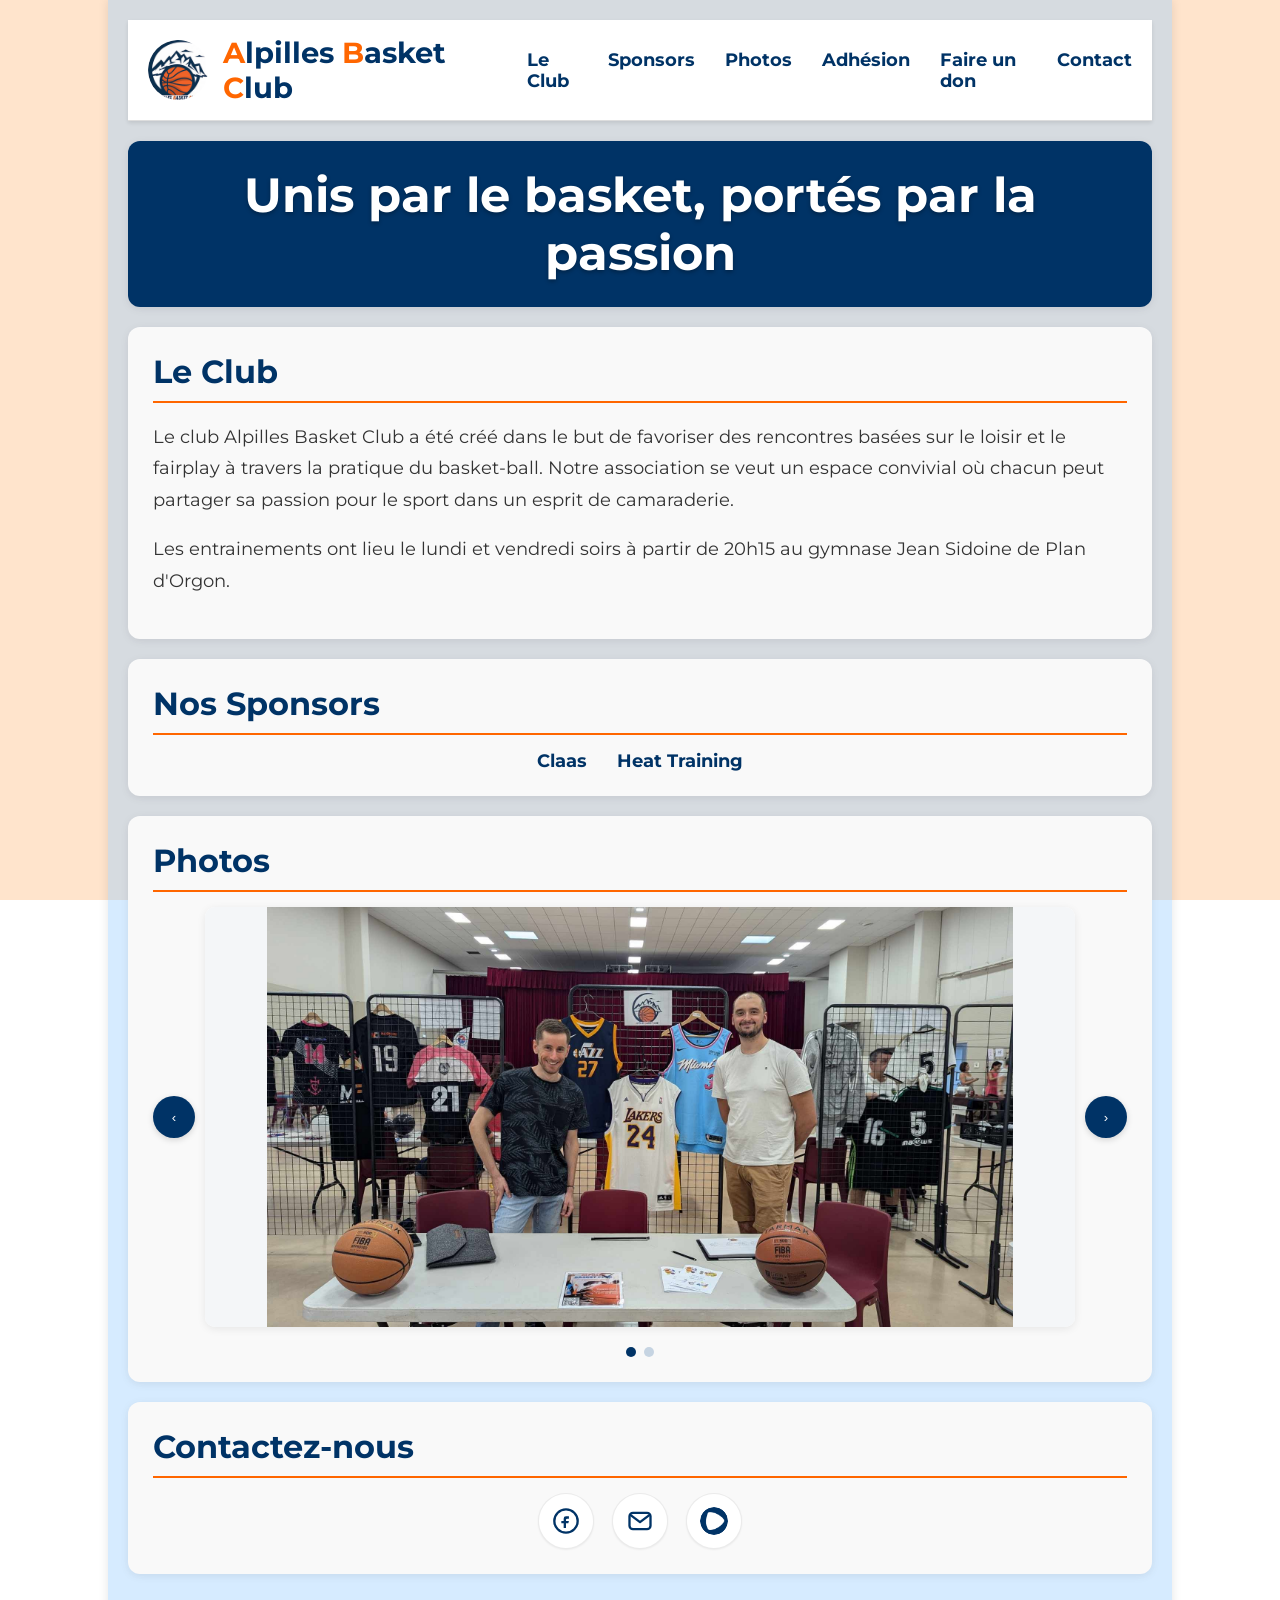
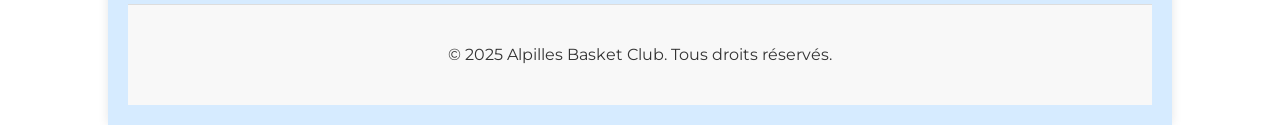
==== index.html @ 9a09dbda "Merge pull request #2 from lsoumille/add_pictures Add pictures" ====
<!DOCTYPE html>
<html lang="fr">
<head>
    <meta charset="UTF-8">
    <meta name="viewport" content="width=device-width, initial-scale=1.0">
    <title>Alpilles Basket Club</title>
    <link rel="icon" type="image/png" href="logo.png">
    <link rel="shortcut icon" type="image/png" href="logo.png">
    <link rel="apple-touch-icon" href="logo.png">
    <link rel="stylesheet" href="styles.css">
    <link rel="preconnect" href="https://fonts.googleapis.com">
    <link rel="preconnect" href="https://fonts.gstatic.com" crossorigin>
    <link href="https://fonts.googleapis.com/css2?family=Montserrat:wght@400;700&display=swap" rel="stylesheet">
</head>
<body id="top">
    <div class="background-container"></div>
    <div class="main-container">
        <header>
            <a href="#top" class="logo-container">
                <img src="logo.png" alt="Alpilles Basket Club Logo" class="logo-img">
                <span class="logo-text"><span class="orange-letter">A</span>lpilles <span class="orange-letter">B</span>asket <span class="orange-letter">C</span>lub</span>
            </a>
            <button class="mobile-menu-toggle" aria-label="Toggle menu">
                <span></span>
                <span></span>
                <span></span>
            </button>
            <nav class="nav-menu">
                <ul>
                    <li><a href="#about">Le Club</a></li>
                    <li><a href="#sponsors">Sponsors</a></li>
                    <li><a href="#photos">Photos</a></li>
                    <li><a href="https://www.helloasso.com/associations/alpilles-basket-club/adhesions/adhesion-2025-2026" target="_blank" rel="noopener noreferrer">Adhésion</a></li>
                    <li><a href="https://www.helloasso.com/associations/alpilles-basket-club/formulaires/1" target="_blank" rel="noopener noreferrer">Faire un don</a></li>
                    <li><a href="#contact">Contact</a></li>
                </ul>
            </nav>
        </header>

        <main>
            <section id="hero">
                <h1>Unis par le basket, portés par la passion</h1>
            </section>

            <div class="content-wrapper">
                <section id="about">
                    <h2>Le Club</h2>
                    <p>Le club Alpilles Basket Club a été créé dans le but de favoriser des rencontres basées sur le loisir et le fairplay à travers la pratique du basket-ball. Notre association se veut un espace convivial où chacun peut partager sa passion pour le sport dans un esprit de camaraderie.</p>
                    <p>Les entrainements ont lieu le lundi et vendredi soirs à partir de 20h15 au gymnase Jean Sidoine de Plan d'Orgon.</p>
                </section>

                <section id="sponsors">
                    <h2>Nos Sponsors</h2>
                    <div class="sponsor-logos">
                        <div class="sponsor">
                            <a href="https://www.claas-avignon.fr/" target="_blank" rel="noopener noreferrer">Claas</a>
                        </div>
                        <div class="sponsor">
                            <a href="https://heatraining.fr/" target="_blank" rel="noopener noreferrer">Heat Training</a>
                        </div>
                    </div>
                </section>

                <section id="photos" aria-label="Galerie photos">
                    <h2>Photos</h2>
                    <div class="carousel" aria-label="Carrousel de photos">
                        <button class="carousel-btn prev" aria-label="Photo précédente" title="Précédent">&#8249;</button>
                        <div class="carousel-viewport" tabindex="0" aria-roledescription="diaporama">
                            <ul class="carousel-track" aria-live="polite"></ul>
                        </div>
                        <button class="carousel-btn next" aria-label="Photo suivante" title="Suivant">&#8250;</button>
                        <div class="carousel-dots" role="tablist" aria-label="Naviguer dans le carrousel"></div>
                    </div>
                    <p class="carousel-empty">Aucune image pour le moment. Ajoutez vos photos dans le dossier <strong>pictures</strong> et listez-les dans <strong>pictures/manifest.json</strong>.</p>
                </section>

                <section id="contact">
                    <h2>Contactez-nous</h2>
                    <div class="social-links">
                        <a class="social-link facebook" href="https://www.facebook.com/alpillesbasketclub/" target="_blank" rel="noopener noreferrer" aria-label="Facebook - Alpilles Basket Club">
                            <svg viewBox="0 0 24 24" aria-hidden="true" focusable="false">
                                <title>Facebook</title>
                                <circle cx="12" cy="12" r="10" stroke="currentColor" stroke-width="2" fill="none"></circle>
                                <path d="M13.5 8H12a2 2 0 0 0-2 2v2H8v2h2v4h2v-4h2l.5-2H12v-1a1 1 0 0 1 1-1h1.5V8z" fill="currentColor"></path>
                            </svg>
                        </a>
                        <a class="social-link email" href="mailto:alpillesbc@gmail.com" aria-label="Email - Alpilles Basket Club">
                            <svg viewBox="0 0 24 24" aria-hidden="true" focusable="false">
                                <title>Email</title>
                                <rect x="3" y="5" width="18" height="14" rx="3" ry="3" stroke="currentColor" stroke-width="2" fill="none"></rect>
                                <path d="M4 7l8 6 8-6" stroke="currentColor" stroke-width="2" fill="none" stroke-linecap="round" stroke-linejoin="round"></path>
                            </svg>
                        </a>
                        <a class="social-link helloasso" href="https://www.helloasso.com/associations/alpilles-basket-club" target="_blank" rel="noopener noreferrer" aria-label="HelloAsso - Alpilles Basket Club">
                            <span class="helloasso-mark" aria-hidden="true"></span>
                        </a>
                    </div>
                </section>
            </div>
        </main>

        <footer>
            <p>&copy; 2025 Alpilles Basket Club. Tous droits réservés.</p>
        </footer>
    </div>
    <script src="script.js"></script>
</body>
</html>
---- styles.css ----
/* Reset et styles de base */
html, body {
    margin: 0;
    padding: 0;
    font-family: 'Montserrat', sans-serif;
    color: #333;
}

/* Smooth scroll pour les ancres */
html {
    scroll-behavior: smooth;
}

/* Background */
.background-container {
    position: fixed;
    top: 0;
    left: 0;
    width: 100%;
    height: 100%;
    background-color: #FFE4CC; /* Orange pastel */
    z-index: -1;
}

/* Container principal */
.main-container {
    width: 80%;
    margin: 0 auto;
    background-color: rgba(153, 204, 255, 0.4);
    box-shadow: 0 0 10px rgba(0,0,0,0.1);
    padding: 20px;
}

/* Header */
header {
    display: flex;
    justify-content: space-between;
    align-items: center;
    padding: 15px 20px;
    border-bottom: 1px solid #ddd;
    position: sticky;
    top: 0;
    background-color: #ffffff;
    z-index: 1000;
    box-shadow: 0 2px 4px rgba(0, 0, 0, 0.1);
}

.logo-container {
    display: flex;
    align-items: center;
    text-decoration: none;
    cursor: pointer;
    transition: opacity 0.3s ease;
}

.logo-container:hover {
    opacity: 0.8;
}

.logo-img {
    height: 60px;
    width: 60px;
    margin-right: 15px;
    border-radius: 50%;
}

.logo-text {
    font-size: 1.8em;
    font-weight: 700;
    color: #003366;
}

.orange-letter {
    color: #FF6600;
}

/* Navigation */
nav ul {
    list-style: none;
    margin: 0;
    padding: 0;
    display: flex;
}

nav ul li {
    margin-left: 30px;
}

nav ul li a {
    text-decoration: none;
    color: #003366;
    font-weight: 700;
    font-size: 1.1em;
    transition: color 0.3s;
}

nav ul li a:hover {
    color: #FF6600;
}

/* Menu burger */
.mobile-menu-toggle {
    display: none;
    flex-direction: column;
    background: none;
    border: none;
    cursor: pointer;
    padding: 5px;
    width: 30px;
    height: 25px;
    justify-content: space-between;
}

.mobile-menu-toggle span {
    display: block;
    height: 3px;
    width: 100%;
    background-color: #003366;
    border-radius: 2px;
    transition: all 0.3s ease;
}

.mobile-menu-toggle.active span:nth-child(1) {
    transform: rotate(45deg) translate(8px, 8px);
}

.mobile-menu-toggle.active span:nth-child(2) {
    opacity: 0;
}

.mobile-menu-toggle.active span:nth-child(3) {
    transform: rotate(-45deg) translate(8px, -8px);
}

/* Main et sections */
main {
    padding: 0;
}


.content-wrapper {
    background-color: transparent;
    padding: 0;
    margin-top: 5px;
    border-radius: 8px;
}

section {
    margin-bottom: 15px;
}

section:first-child {
    margin-top: 0;
}

h2 {
    font-size: 2em;
    color: #003366;
    border-bottom: 2px solid #FF6600;
    padding-bottom: 10px;
    margin-top: 0;
    margin-bottom: 15px;
}

p {
    font-size: 1.1em;
    line-height: 1.8;
    color: #333;
}

/* Sponsors */
.sponsor-logos {
    display: flex;
    gap: 30px;
    align-items: center;
    flex-wrap: wrap;
    justify-content: center;
}

.sponsor a {
    font-weight: bold;
    color: #003366;
    text-decoration: none;
    font-size: 1.1em;
}

.sponsor a:hover {
    color: #FF6600;
}

/* Contact */
#contact a:not(.social-link) {
    color: #FF6600;
    font-weight: bold;
}

/* Liens réseaux sociaux */
.social-links {
    display: flex;
    align-items: center;
    justify-content: center;
    gap: 18px;
    margin-top: 10px;
}

.social-link {
    display: inline-flex;
    align-items: center;
    justify-content: center;
    width: 54px;
    height: 54px;
    border-radius: 50%;
    color: #003366; /* Couleur icône via currentColor */
    background: #ffffff;
    border: 1px solid rgba(0,0,0,0.08);
    box-shadow: 0 1px 2px rgba(0,0,0,0.06);
    text-decoration: none;
    transition: transform 0.15s ease, box-shadow 0.15s ease, color 0.15s ease, background 0.15s ease;
}

.social-link:hover {
    transform: translateY(-2px);
    box-shadow: 0 4px 10px rgba(0,0,0,0.12);
    background: #f7f9fc;
}

.social-link svg {
    width: 28px;
    height: 28px;
}

.social-link img {
    width: 28px;
    height: 28px;
    border-radius: 50%;
    display: block;
}

/* HelloAsso recolorable via mask */
.helloasso-mark {
    width: 28px;
    height: 28px;
    display: inline-block;
    background-color: currentColor; /* permet de teinter l’icône */
    -webkit-mask-image: url('helloasso.png');
    -webkit-mask-size: cover;
    -webkit-mask-repeat: no-repeat;
    -webkit-mask-position: center;
    mask-image: url('helloasso.png');
    mask-size: cover;
    mask-repeat: no-repeat;
    mask-position: center;
    border-radius: 50%;
}

/* Couleurs spécifiques au hover */
.social-link.facebook:hover { color: #1877F2; }
.social-link.email:hover { color: #FF6600; }
.social-link.helloasso:hover { color: #00A15C; }

/* Footer */
footer {
    text-align: center;
    padding: 15px 0;
    margin-top: 20px;
    border-top: 1px solid #ddd;
    font-size: 0.9em;
    color: #666;
}

/* Responsive Design */
@media (max-width: 768px) {
    .main-container {
        width: 95%;
        padding: 10px;
    }
    
    header {
        flex-direction: row;
        justify-content: space-between;
        align-items: center;
        padding: 15px 20px;
    }
    
    .logo-container {
        margin-bottom: 0;
    }
    
    .mobile-menu-toggle {
        display: flex;
    }
    
    .nav-menu {
        position: absolute;
        top: 100%;
        left: 0;
        right: 0;
        background-color: #003366;
        box-shadow: 0 2px 10px rgba(0, 0, 0, 0.1);
        transform: translateY(-100%);
        opacity: 0;
        visibility: hidden;
        transition: all 0.3s ease;
    }
    
    .nav-menu.active {
        transform: translateY(0);
        opacity: 1;
        visibility: visible;
    }
    
    nav ul {
        flex-direction: column;
        align-items: center;
        gap: 0;
        padding: 20px 0;
        margin: 0;
    }
    
    nav ul li {
        margin: 0;
        width: 100%;
        text-align: center;
    }
    
    nav ul li a {
        display: block;
        padding: 15px 20px;
        color: #ffffff;
        border-bottom: 1px solid rgba(255, 255, 255, 0.1);
        font-size: 1.1em;
    }
    
    nav ul li a:hover {
        background-color: #FF6600;
        color: #ffffff;
    }
    
    .content-wrapper {
        padding: 0;
        margin-top: 5px;
    }
    
    #hero {
        padding: 20px 15px;
        margin: 15px 0;
    }
    
    #hero h1 {
        font-size: 2.2em;
    }
    
    h2 {
        font-size: 1.5em;
        margin-bottom: 10px;
    }
    
    p {
        font-size: 1em;
        line-height: 1.6;
        margin-bottom: 12px;
    }
    
    .sponsor-logos {
        flex-direction: column;
        gap: 15px;
        padding: 0 10px;
    }
    
    .sponsor a {
        padding: 12px 20px;
        display: block;
        text-align: center;
        border: 1px solid #FF6600;
        border-radius: 5px;
        background-color: #f9f9f9;
    }
}

@media (max-width: 480px) {
    .main-container {
        width: 98%;
        padding: 5px;
    }
    
    .content-wrapper {
        padding: 0;
        margin-top: 3px;
    }
    
    #hero {
        padding: 18px 10px;
        margin: 12px 0;
    }
    
    #hero h1 {
        font-size: 1.8em;
    }
    
    h2 {
        font-size: 1.3em;
    }
    
    p {
        font-size: 0.95em;
        line-height: 1.5;
    }
    
    nav ul li a {
        padding: 8px 12px;
        font-size: 0.9em;
    }
}

/* Offset pour les sections lors du scroll */
#about, #sponsors, #photos, #contact {
    scroll-margin-top: 100px;
}

/* Footer */
footer {
    text-align: center;
    padding: 20px 0;
    margin-top: 30px;
    border-top: 1px solid #ddd;
    font-size: 0.9em;
    color: #666;
    background-color: #f8f8f8;
}

/* Sections avec styles visuels */
#hero, #about, #sponsors, #photos, #contact {
    margin: 20px 0;
    padding: 25px;
    border-radius: 12px;
    box-shadow: 0 2px 8px rgba(0, 0, 0, 0.08);
    transition: transform 0.2s ease, box-shadow 0.2s ease;
}

#hero {
    background-color: #003366;
    text-align: center;
}

#hero h1 {
    font-size: 3em;
    color: #ffffff;
    margin: 0;
    text-shadow: 0 2px 4px rgba(0, 0, 0, 0.3);
}

#about, #sponsors, #photos, #contact {
    background-color: #f9f9f9;
}

#hero:hover, #about:hover, #sponsors:hover, #photos:hover, #contact:hover {
    transform: translateY(-2px);
    box-shadow: 0 4px 15px rgba(0, 0, 0, 0.12);
}

/* Header */
.header {
    background-color: #003366; /* Dark Blue */
    color: #ffffff;
}

/* ====== Carrousel Photos ====== */
.carousel {
    position: relative;
    display: grid;
    grid-template-columns: auto 1fr auto;
    align-items: center;
    gap: 10px;
}

.carousel-viewport {
    overflow: hidden;
    border-radius: 10px;
    background: #fff;
    box-shadow: 0 2px 8px rgba(0,0,0,0.08);
}

.carousel-track {
    display: flex;
    margin: 0;
    padding: 0;
    list-style: none;
    transition: transform 0.4s ease;
}

.carousel-slide {
    min-width: 100%;
    height: 420px;
    display: flex;
    align-items: center;
    justify-content: center;
    background: #f4f6f8;
}

.carousel-slide img {
    max-width: 100%;
    max-height: 100%;
    object-fit: contain;
}

.carousel-btn {
    border: none;
    background: #003366;
    color: #fff;
    width: 42px;
    height: 42px;
    border-radius: 50%;
    display: inline-flex;
    align-items: center;
    justify-content: center;
    cursor: pointer;
    box-shadow: 0 2px 6px rgba(0,0,0,0.15);
    transition: transform 0.15s ease, background 0.15s ease;
}

.carousel-btn:hover { transform: translateY(-2px); background: #FF6600; }
.carousel-btn:active { transform: translateY(0); }
.carousel-btn:focus { outline: 2px solid #FF6600; outline-offset: 2px; }

.carousel-dots {
    grid-column: 1 / -1;
    display: flex;
    gap: 8px;
    justify-content: center;
    margin-top: 10px;
}

.carousel-dot {
    width: 10px;
    height: 10px;
    aspect-ratio: 1 / 1;
    display: inline-block;
    padding: 0;
    line-height: 0;
    border-radius: 50%;
    background: #c6d4e2;
    border: none;
    cursor: pointer;
}

.carousel-dot[aria-selected="true"] { background: #003366; }

.carousel-empty {
    text-align: center;
    color: #666;
    margin-top: 10px;
}

.hidden { display: none !important; }

@media (max-width: 768px) {
    .carousel-slide { height: 300px; }
}

@media (max-width: 480px) {
    .carousel-slide { height: 220px; }
}
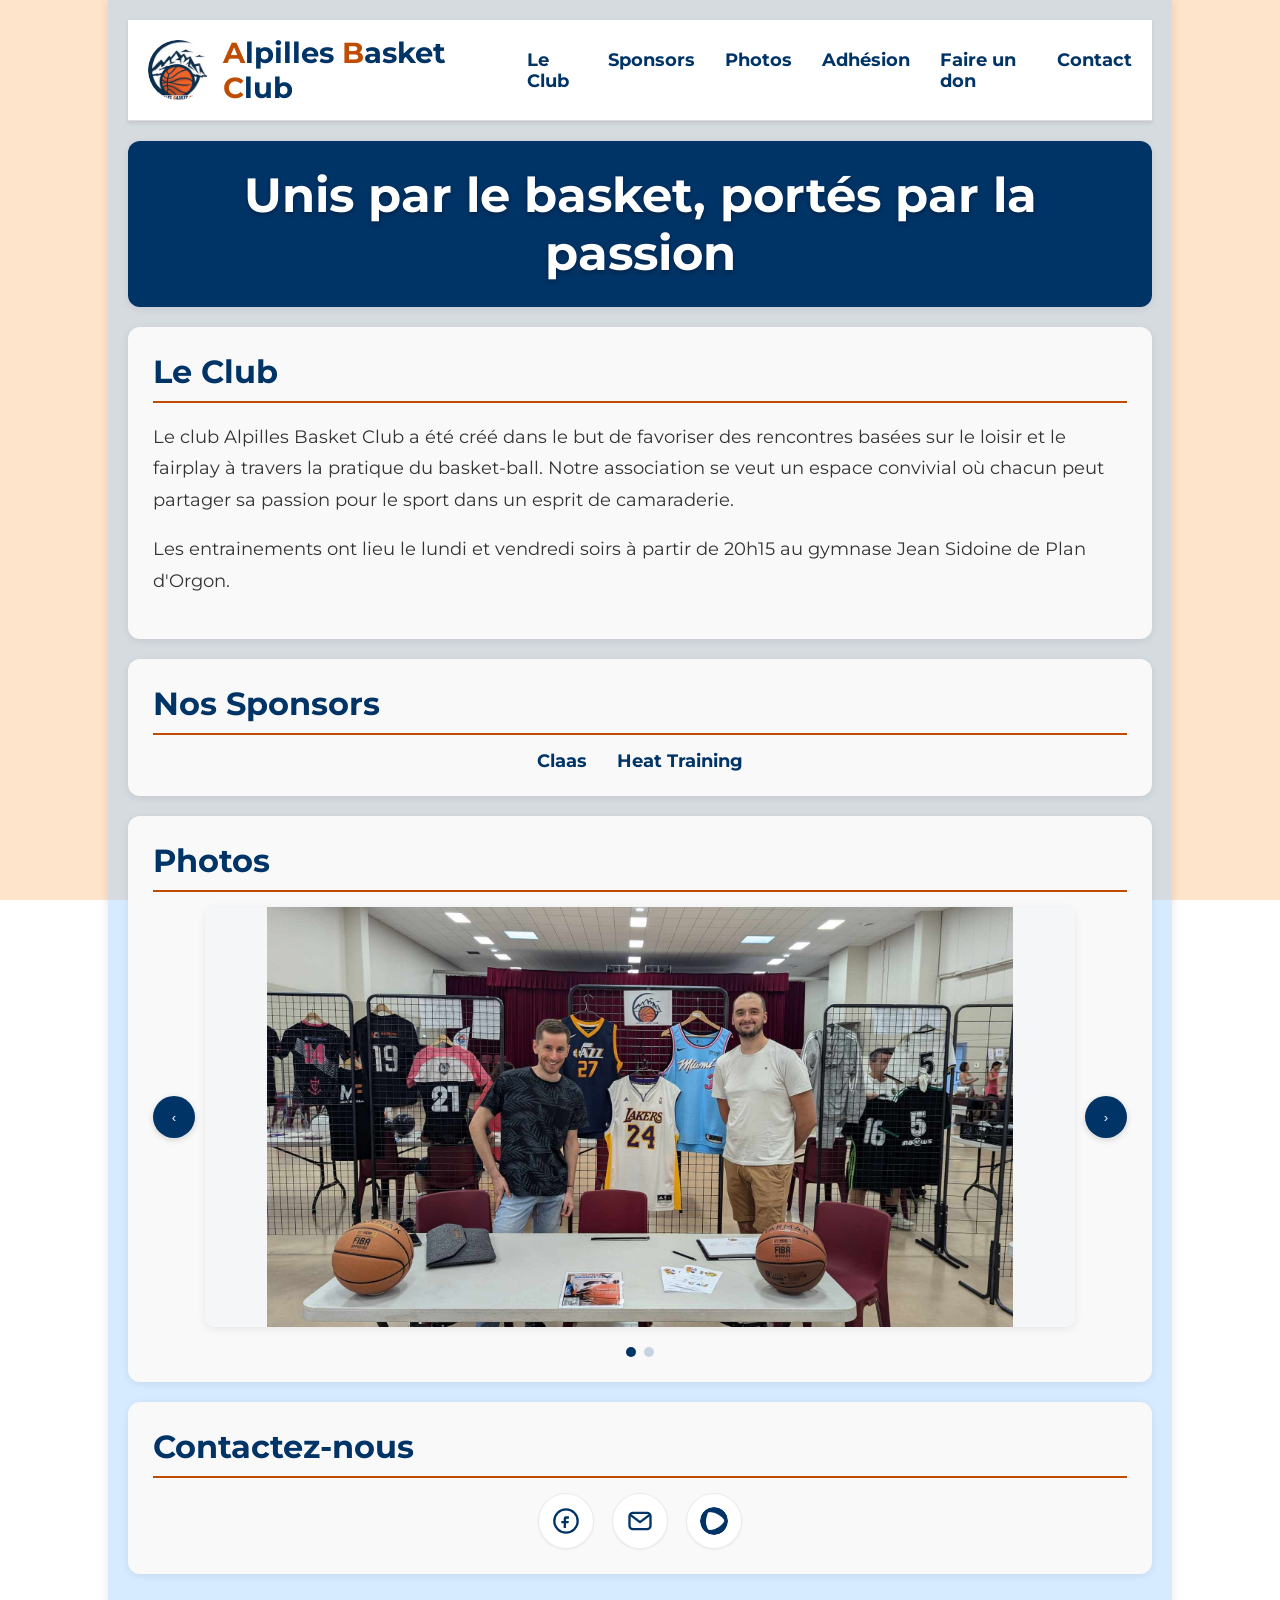
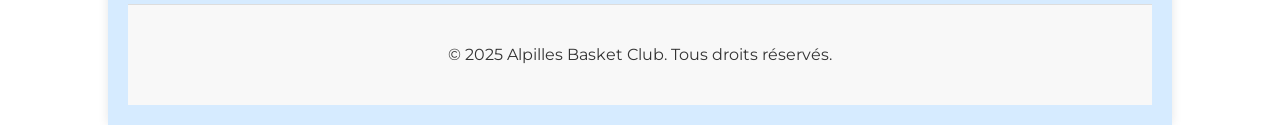
==== commit 5e0dc8e0: "feat: Add tooltips to social icons and remove comments This commit addresses user feedback on the pr" ====
--- a/index.html
+++ b/index.html
@@ -4,6 +4,37 @@
     <meta charset="UTF-8">
     <meta name="viewport" content="width=device-width, initial-scale=1.0">
     <title>Alpilles Basket Club</title>
+        <meta name="description" content="Alpilles Basket Club à Plan d'Orgon: club de basket loisir, entraînements le lundi et vendredi. Infos, sponsors et photos des matchs." />
+        <meta name="robots" content="index, follow" />
+        <meta name="theme-color" content="#003366" />
+
+        <!-- Open Graph / Facebook -->
+        <meta property="og:type" content="website" />
+        <meta property="og:locale" content="fr_FR" />
+        <meta property="og:title" content="Alpilles Basket Club" />
+        <meta property="og:description" content="Alpilles Basket Club à Plan d'Orgon: club de basket loisir, entraînements le lundi et vendredi. Infos, sponsors et photos des matchs." />
+        <meta property="og:image" content="logo.png" />
+
+        <!-- Twitter -->
+        <meta name="twitter:card" content="summary_large_image" />
+        <meta name="twitter:title" content="Alpilles Basket Club" />
+        <meta name="twitter:description" content="Alpilles Basket Club à Plan d'Orgon: club de basket loisir, entraînements le lundi et vendredi. Infos, sponsors et photos des matchs." />
+        <meta name="twitter:image" content="logo.png" />
+
+        <!-- JSON-LD: SportsOrganization -->
+        <script type="application/ld+json">
+        {
+            "@context": "https://schema.org",
+            "@type": "SportsOrganization",
+            "name": "Alpilles Basket Club",
+            "sport": "Basketball",
+            "logo": "logo.png",
+            "sameAs": [
+                "https://www.facebook.com/alpillesbasketclub/",
+                "https://www.helloasso.com/associations/alpilles-basket-club"
+            ]
+        }
+        </script>
     <link rel="icon" type="image/png" href="logo.png">
     <link rel="shortcut icon" type="image/png" href="logo.png">
     <link rel="apple-touch-icon" href="logo.png">
@@ -77,21 +108,21 @@
                 <section id="contact">
                     <h2>Contactez-nous</h2>
                     <div class="social-links">
-                        <a class="social-link facebook" href="https://www.facebook.com/alpillesbasketclub/" target="_blank" rel="noopener noreferrer" aria-label="Facebook - Alpilles Basket Club">
+                        <a class="social-link facebook" href="https://www.facebook.com/alpillesbasketclub/" target="_blank" rel="noopener noreferrer" aria-label="Facebook - Alpilles Basket Club" title="Facebook">
                             <svg viewBox="0 0 24 24" aria-hidden="true" focusable="false">
                                 <title>Facebook</title>
                                 <circle cx="12" cy="12" r="10" stroke="currentColor" stroke-width="2" fill="none"></circle>
                                 <path d="M13.5 8H12a2 2 0 0 0-2 2v2H8v2h2v4h2v-4h2l.5-2H12v-1a1 1 0 0 1 1-1h1.5V8z" fill="currentColor"></path>
                             </svg>
                         </a>
-                        <a class="social-link email" href="mailto:alpillesbc@gmail.com" aria-label="Email - Alpilles Basket Club">
+                        <a class="social-link email" href="mailto:alpillesbc@gmail.com" aria-label="Email - Alpilles Basket Club" title="Email">
                             <svg viewBox="0 0 24 24" aria-hidden="true" focusable="false">
                                 <title>Email</title>
                                 <rect x="3" y="5" width="18" height="14" rx="3" ry="3" stroke="currentColor" stroke-width="2" fill="none"></rect>
                                 <path d="M4 7l8 6 8-6" stroke="currentColor" stroke-width="2" fill="none" stroke-linecap="round" stroke-linejoin="round"></path>
                             </svg>
                         </a>
-                        <a class="social-link helloasso" href="https://www.helloasso.com/associations/alpilles-basket-club" target="_blank" rel="noopener noreferrer" aria-label="HelloAsso - Alpilles Basket Club">
+                        <a class="social-link helloasso" href="https://www.helloasso.com/associations/alpilles-basket-club" target="_blank" rel="noopener noreferrer" aria-label="HelloAsso - Alpilles Basket Club" title="HelloAsso">
                             <span class="helloasso-mark" aria-hidden="true"></span>
                         </a>
                     </div>
--- a/styles.css
+++ b/styles.css
@@ -1,9 +1,23 @@
+:root {
+    --font-primary: 'Montserrat', sans-serif;
+    --color-primary: #003366; /* Dark Blue */
+    --color-secondary: #BF4C00; /* Orange */
+    --color-background: #FFE4CC; /* Pastel Orange */
+    --color-surface: #f9f9f9;
+    --color-surface-light: #ffffff;
+    --color-text-primary: #333;
+    --color-text-secondary: #666;
+    --color-border: #ddd;
+    --color-facebook: #1877F2;
+    --color-helloasso: #00A15C;
+}
+
 /* Reset et styles de base */
 html, body {
     margin: 0;
     padding: 0;
-    font-family: 'Montserrat', sans-serif;
-    color: #333;
+    font-family: var(--font-primary);
+    color: var(--color-text-primary);
 }
 
 /* Smooth scroll pour les ancres */
@@ -18,7 +32,7 @@
     left: 0;
     width: 100%;
     height: 100%;
-    background-color: #FFE4CC; /* Orange pastel */
+    background-color: var(--color-background);
     z-index: -1;
 }
 
@@ -37,10 +51,10 @@
     justify-content: space-between;
     align-items: center;
     padding: 15px 20px;
-    border-bottom: 1px solid #ddd;
+    border-bottom: 1px solid var(--color-border);
     position: sticky;
     top: 0;
-    background-color: #ffffff;
+    background-color: var(--color-surface-light);
     z-index: 1000;
     box-shadow: 0 2px 4px rgba(0, 0, 0, 0.1);
 }
@@ -67,11 +81,11 @@
 .logo-text {
     font-size: 1.8em;
     font-weight: 700;
-    color: #003366;
+    color: var(--color-primary);
 }
 
 .orange-letter {
-    color: #FF6600;
+    color: var(--color-secondary);
 }
 
 /* Navigation */
@@ -88,14 +102,14 @@
 
 nav ul li a {
     text-decoration: none;
-    color: #003366;
+    color: var(--color-primary);
     font-weight: 700;
     font-size: 1.1em;
     transition: color 0.3s;
 }
 
 nav ul li a:hover {
-    color: #FF6600;
+    color: var(--color-secondary);
 }
 
 /* Menu burger */
@@ -115,7 +129,7 @@
     display: block;
     height: 3px;
     width: 100%;
-    background-color: #003366;
+    background-color: var(--color-primary);
     border-radius: 2px;
     transition: all 0.3s ease;
 }
@@ -155,8 +169,8 @@
 
 h2 {
     font-size: 2em;
-    color: #003366;
-    border-bottom: 2px solid #FF6600;
+    color: var(--color-primary);
+    border-bottom: 2px solid var(--color-secondary);
     padding-bottom: 10px;
     margin-top: 0;
     margin-bottom: 15px;
@@ -165,7 +179,7 @@
 p {
     font-size: 1.1em;
     line-height: 1.8;
-    color: #333;
+    color: var(--color-text-primary);
 }
 
 /* Sponsors */
@@ -179,18 +193,18 @@
 
 .sponsor a {
     font-weight: bold;
-    color: #003366;
+    color: var(--color-primary);
     text-decoration: none;
     font-size: 1.1em;
 }
 
 .sponsor a:hover {
-    color: #FF6600;
+    color: var(--color-secondary);
 }
 
 /* Contact */
 #contact a:not(.social-link) {
-    color: #FF6600;
+    color: var(--color-secondary);
     font-weight: bold;
 }
 
@@ -210,8 +224,8 @@
     width: 54px;
     height: 54px;
     border-radius: 50%;
-    color: #003366; /* Couleur icône via currentColor */
-    background: #ffffff;
+    color: var(--color-primary); /* Couleur icône via currentColor */
+    background: var(--color-surface-light);
     border: 1px solid rgba(0,0,0,0.08);
     box-shadow: 0 1px 2px rgba(0,0,0,0.06);
     text-decoration: none;
@@ -254,18 +268,18 @@
 }
 
 /* Couleurs spécifiques au hover */
-.social-link.facebook:hover { color: #1877F2; }
-.social-link.email:hover { color: #FF6600; }
-.social-link.helloasso:hover { color: #00A15C; }
+.social-link.facebook:hover { color: var(--color-facebook); }
+.social-link.email:hover { color: var(--color-secondary); }
+.social-link.helloasso:hover { color: var(--color-helloasso); }
 
 /* Footer */
 footer {
     text-align: center;
     padding: 15px 0;
     margin-top: 20px;
-    border-top: 1px solid #ddd;
+    border-top: 1px solid var(--color-border);
     font-size: 0.9em;
-    color: #666;
+    color: var(--color-text-secondary);
 }
 
 /* Responsive Design */
@@ -295,7 +309,7 @@
         top: 100%;
         left: 0;
         right: 0;
-        background-color: #003366;
+        background-color: var(--color-primary);
         box-shadow: 0 2px 10px rgba(0, 0, 0, 0.1);
         transform: translateY(-100%);
         opacity: 0;
@@ -326,14 +340,14 @@
     nav ul li a {
         display: block;
         padding: 15px 20px;
-        color: #ffffff;
+        color: var(--color-surface-light);
         border-bottom: 1px solid rgba(255, 255, 255, 0.1);
         font-size: 1.1em;
     }
     
     nav ul li a:hover {
-        background-color: #FF6600;
-        color: #ffffff;
+        background-color: var(--color-secondary);
+        color: var(--color-surface-light);
     }
     
     .content-wrapper {
@@ -371,9 +385,9 @@
         padding: 12px 20px;
         display: block;
         text-align: center;
-        border: 1px solid #FF6600;
+        border: 1px solid var(--color-secondary);
         border-radius: 5px;
-        background-color: #f9f9f9;
+        background-color: var(--color-surface);
     }
 }
 
@@ -422,9 +436,9 @@
     text-align: center;
     padding: 20px 0;
     margin-top: 30px;
-    border-top: 1px solid #ddd;
+    border-top: 1px solid var(--color-border);
     font-size: 0.9em;
-    color: #666;
+    color: var(--color-text-secondary);
     background-color: #f8f8f8;
 }
 
@@ -438,19 +452,19 @@
 }
 
 #hero {
-    background-color: #003366;
+    background-color: var(--color-primary);
     text-align: center;
 }
 
 #hero h1 {
     font-size: 3em;
-    color: #ffffff;
+    color: var(--color-surface-light);
     margin: 0;
     text-shadow: 0 2px 4px rgba(0, 0, 0, 0.3);
 }
 
 #about, #sponsors, #photos, #contact {
-    background-color: #f9f9f9;
+    background-color: var(--color-surface);
 }
 
 #hero:hover, #about:hover, #sponsors:hover, #photos:hover, #contact:hover {
@@ -460,8 +474,8 @@
 
 /* Header */
 .header {
-    background-color: #003366; /* Dark Blue */
-    color: #ffffff;
+    background-color: var(--color-primary); /* Dark Blue */
+    color: var(--color-surface-light);
 }
 
 /* ====== Carrousel Photos ====== */
@@ -476,7 +490,7 @@
 .carousel-viewport {
     overflow: hidden;
     border-radius: 10px;
-    background: #fff;
+    background: var(--color-surface-light);
     box-shadow: 0 2px 8px rgba(0,0,0,0.08);
 }
 
@@ -505,8 +519,8 @@
 
 .carousel-btn {
     border: none;
-    background: #003366;
-    color: #fff;
+    background: var(--color-primary);
+    color: var(--color-surface-light);
     width: 42px;
     height: 42px;
     border-radius: 50%;
@@ -518,9 +532,9 @@
     transition: transform 0.15s ease, background 0.15s ease;
 }
 
-.carousel-btn:hover { transform: translateY(-2px); background: #FF6600; }
+.carousel-btn:hover { transform: translateY(-2px); background: var(--color-secondary); }
 .carousel-btn:active { transform: translateY(0); }
-.carousel-btn:focus { outline: 2px solid #FF6600; outline-offset: 2px; }
+.carousel-btn:focus { outline: 2px solid var(--color-secondary); outline-offset: 2px; }
 
 .carousel-dots {
     grid-column: 1 / -1;
@@ -543,11 +557,11 @@
     cursor: pointer;
 }
 
-.carousel-dot[aria-selected="true"] { background: #003366; }
+.carousel-dot[aria-selected="true"] { background: var(--color-primary); }
 
 .carousel-empty {
     text-align: center;
-    color: #666;
+    color: var(--color-text-secondary);
     margin-top: 10px;
 }
 
@@ -560,5 +574,3 @@
 @media (max-width: 480px) {
     .carousel-slide { height: 220px; }
 }
-
-
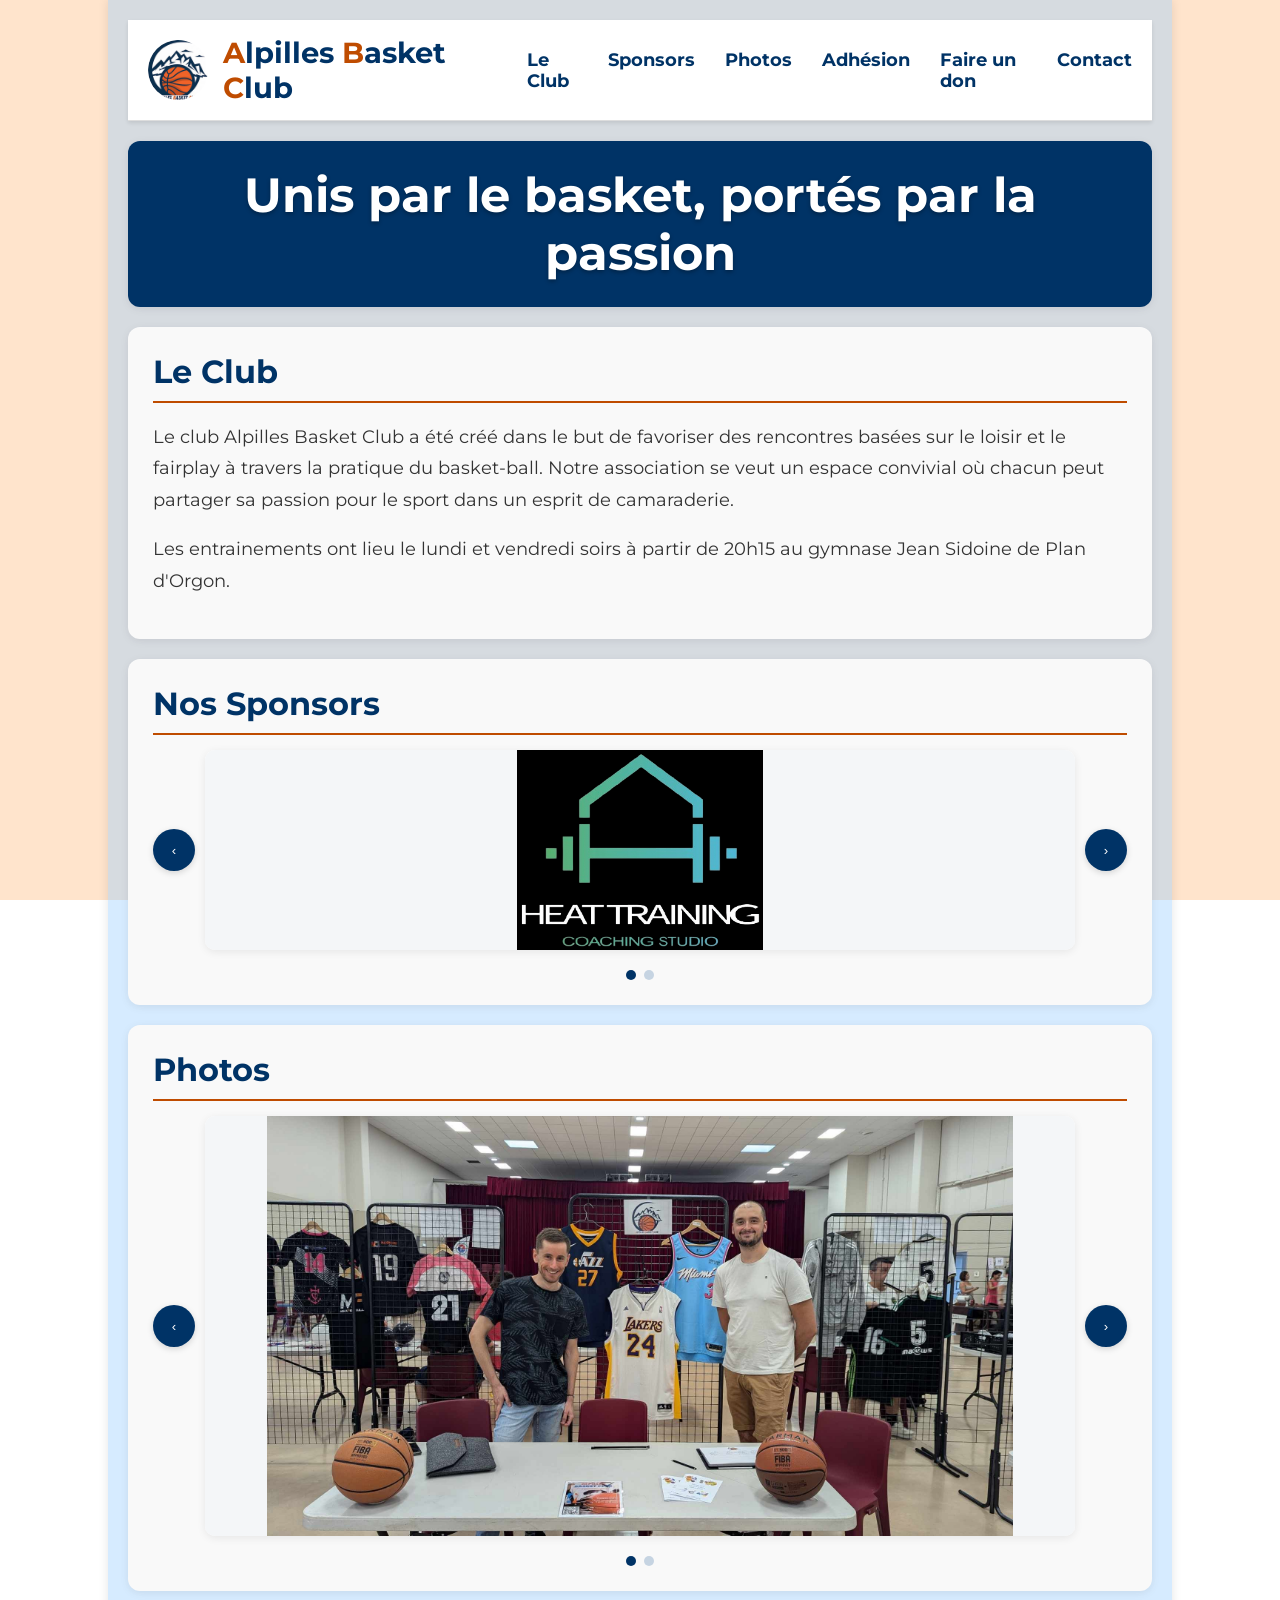
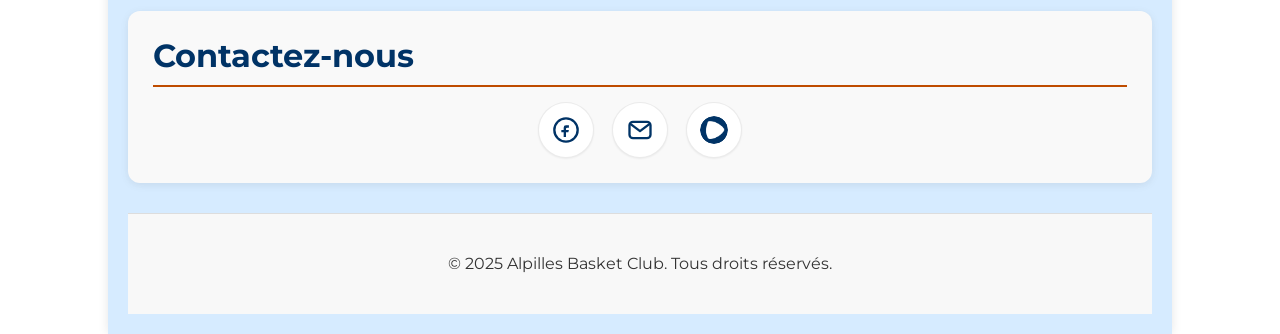
==== commit 22a91e25: "add carousel for sponsors" ====
--- a/index.html
+++ b/index.html
@@ -80,16 +80,17 @@
                     <p>Les entrainements ont lieu le lundi et vendredi soirs à partir de 20h15 au gymnase Jean Sidoine de Plan d'Orgon.</p>
                 </section>
 
-                <section id="sponsors">
+                <section id="sponsors" aria-label="Galerie des sponsors">
                     <h2>Nos Sponsors</h2>
-                    <div class="sponsor-logos">
-                        <div class="sponsor">
-                            <a href="https://www.claas-avignon.fr/" target="_blank" rel="noopener noreferrer">Claas</a>
+                    <div class="carousel" aria-label="Carrousel des sponsors">
+                        <button class="carousel-btn prev" aria-label="Sponsor précédent" title="Précédent">&#8249;</button>
+                        <div class="carousel-viewport" tabindex="0" aria-roledescription="diaporama">
+                            <ul class="carousel-track" aria-live="polite"></ul>
                         </div>
-                        <div class="sponsor">
-                            <a href="https://heatraining.fr/" target="_blank" rel="noopener noreferrer">Heat Training</a>
-                        </div>
+                        <button class="carousel-btn next" aria-label="Sponsor suivant" title="Suivant">&#8250;</button>
+                        <div class="carousel-dots" role="tablist" aria-label="Naviguer dans le carrousel des sponsors"></div>
                     </div>
+                    <p class="carousel-empty">Aucun sponsor pour le moment.</p>
                 </section>
 
                 <section id="photos" aria-label="Galerie photos">
--- a/styles.css
+++ b/styles.css
@@ -115,18 +115,19 @@
 /* Menu burger */
 .mobile-menu-toggle {
     display: none;
-    flex-direction: column;
     background: none;
     border: none;
     cursor: pointer;
     padding: 5px;
     width: 30px;
     height: 25px;
-    justify-content: space-between;
+    position: relative;
 }
 
 .mobile-menu-toggle span {
     display: block;
+    position: absolute;
+    left: 0;
     height: 3px;
     width: 100%;
     background-color: var(--color-primary);
@@ -134,8 +135,21 @@
     transition: all 0.3s ease;
 }
 
+.mobile-menu-toggle span:nth-child(1) {
+    top: 0;
+}
+
+.mobile-menu-toggle span:nth-child(2) {
+    top: 11px;
+}
+
+.mobile-menu-toggle span:nth-child(3) {
+    top: 22px;
+}
+
 .mobile-menu-toggle.active span:nth-child(1) {
-    transform: rotate(45deg) translate(8px, 8px);
+    top: 11px;
+    transform: rotate(45deg);
 }
 
 .mobile-menu-toggle.active span:nth-child(2) {
@@ -143,7 +157,8 @@
 }
 
 .mobile-menu-toggle.active span:nth-child(3) {
-    transform: rotate(-45deg) translate(8px, -8px);
+    top: 11px;
+    transform: rotate(-45deg);
 }
 
 /* Main et sections */
@@ -182,25 +197,6 @@
     color: var(--color-text-primary);
 }
 
-/* Sponsors */
-.sponsor-logos {
-    display: flex;
-    gap: 30px;
-    align-items: center;
-    flex-wrap: wrap;
-    justify-content: center;
-}
-
-.sponsor a {
-    font-weight: bold;
-    color: var(--color-primary);
-    text-decoration: none;
-    font-size: 1.1em;
-}
-
-.sponsor a:hover {
-    color: var(--color-secondary);
-}
 
 /* Contact */
 #contact a:not(.social-link) {
@@ -283,7 +279,7 @@
 }
 
 /* Responsive Design */
-@media (max-width: 768px) {
+@media (max-width: 992px) {
     .main-container {
         width: 95%;
         padding: 10px;
@@ -511,10 +507,22 @@
     background: #f4f6f8;
 }
 
+.carousel-slide a {
+    display: flex;
+    align-items: center;
+    justify-content: center;
+    height: 100%;
+    width: 100%;
+}
+
 .carousel-slide img {
     max-width: 100%;
     max-height: 100%;
     object-fit: contain;
+}
+
+#sponsors .carousel-slide {
+    height: 200px;
 }
 
 .carousel-btn {
@@ -534,7 +542,6 @@
 
 .carousel-btn:hover { transform: translateY(-2px); background: var(--color-secondary); }
 .carousel-btn:active { transform: translateY(0); }
-.carousel-btn:focus { outline: 2px solid var(--color-secondary); outline-offset: 2px; }
 
 .carousel-dots {
     grid-column: 1 / -1;
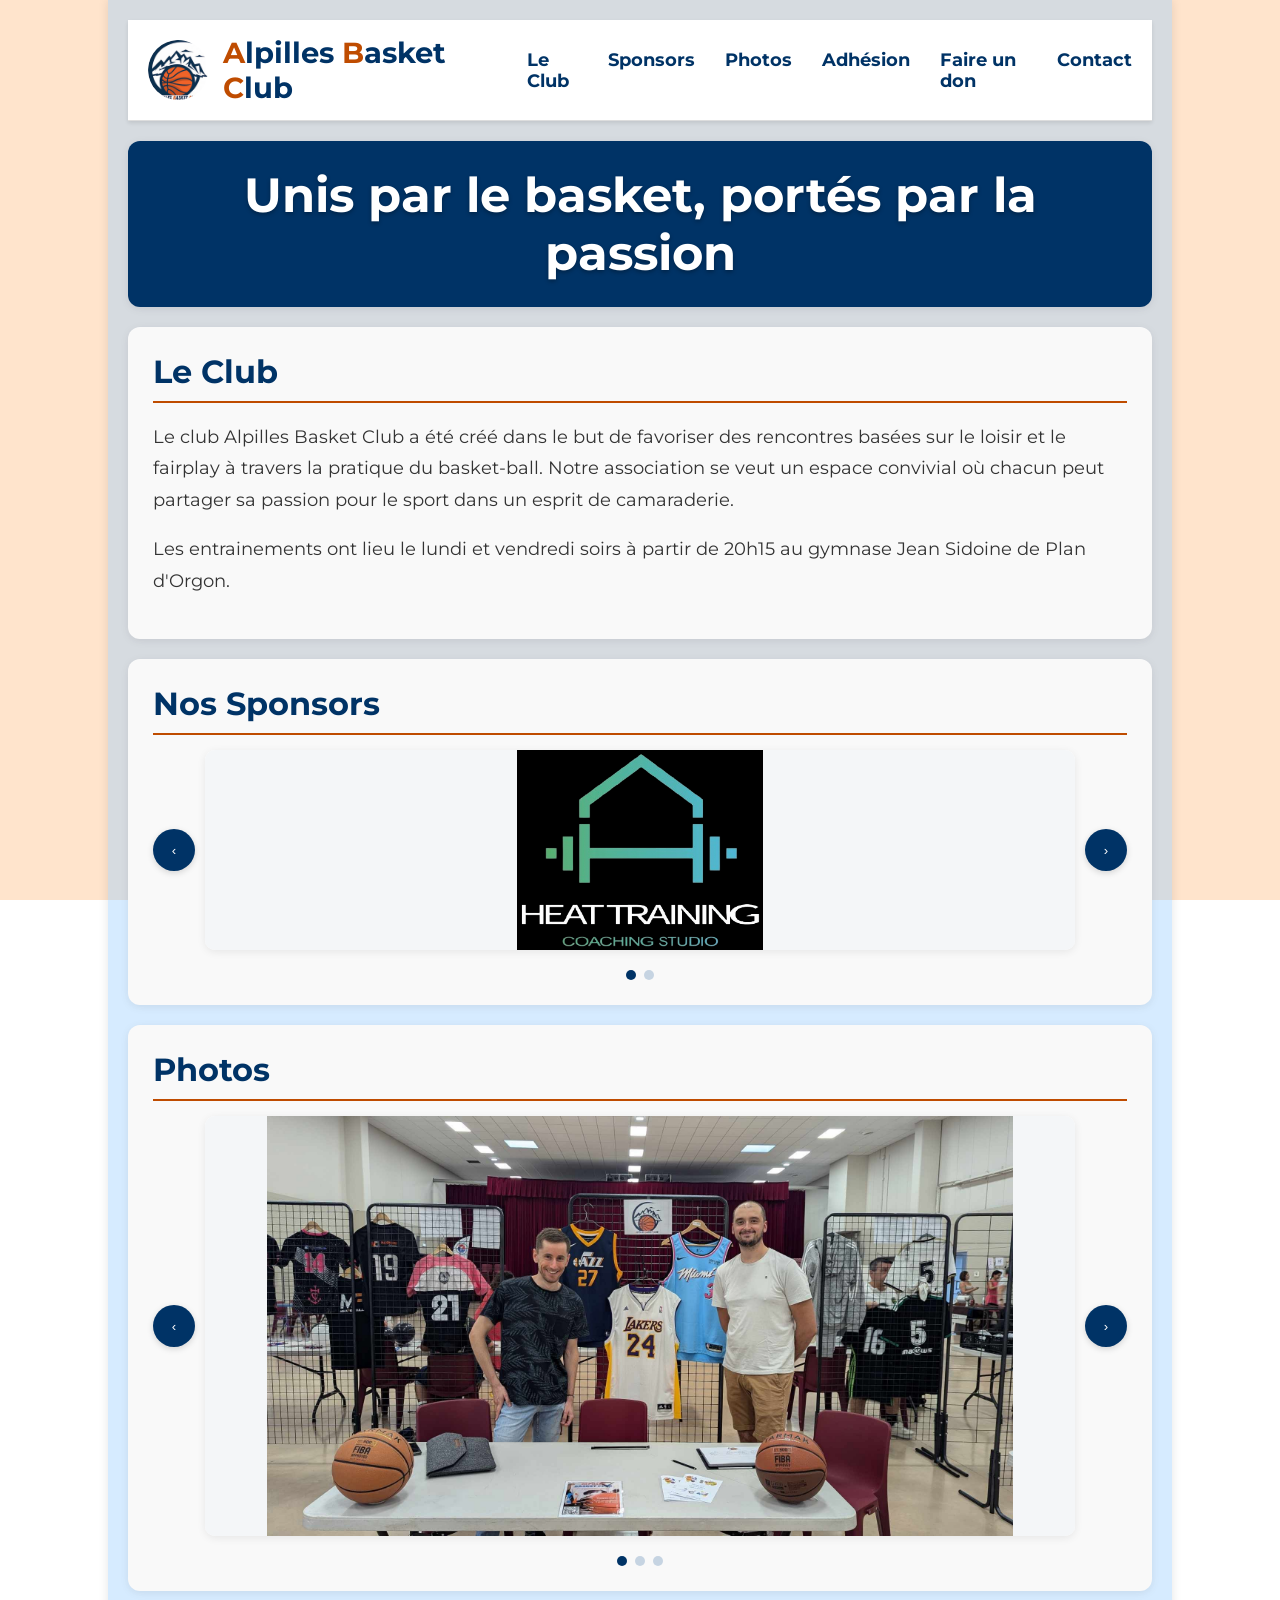
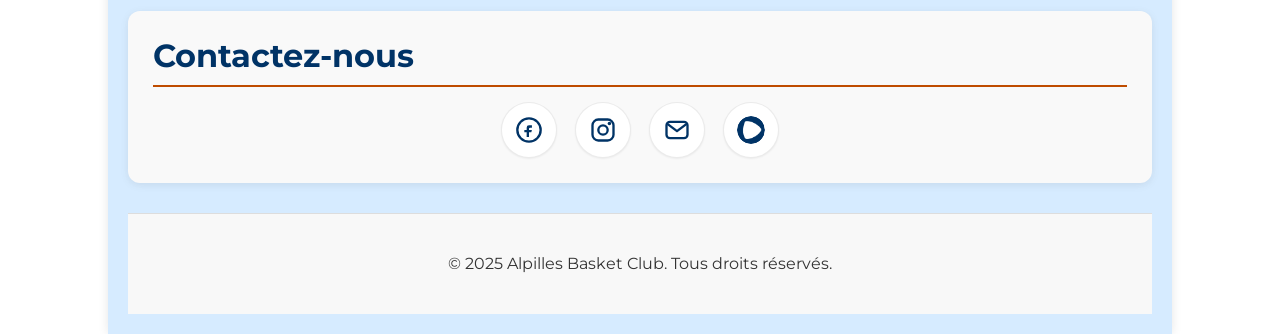
==== commit 5d950b42: "Add instagram link" ====
--- a/index.html
+++ b/index.html
@@ -116,6 +116,14 @@
                                 <path d="M13.5 8H12a2 2 0 0 0-2 2v2H8v2h2v4h2v-4h2l.5-2H12v-1a1 1 0 0 1 1-1h1.5V8z" fill="currentColor"></path>
                             </svg>
                         </a>
+                        <a class="social-link instagram" href="https://www.instagram.com/alpillesbasketclub/?igsh=bmp3ZjlvOWE1cmht&utm_source=qr&fbclid=IwY2xjawOqRTxleHRuA2FlbQIxMABzcnRjBmFwcF9pZBAyMjIwMzkxNzg4MjAwODkyAAEemxl2EZTFyQYQ0mUzgmcemodmesPRsXk7owb3D3GHOFjkqScReDTElvuOPEg_aem_Pq8wj800EkfL4T2oqq0ffA#" target="_blank" rel="noopener noreferrer" aria-label="Instagram - Alpilles Basket Club" title="Instagram">
+                            <svg viewBox="0 0 24 24" aria-hidden="true" focusable="false">
+                                <title>Instagram</title>
+                                <rect x="3" y="3" width="18" height="18" rx="5" ry="5" stroke="currentColor" stroke-width="2" fill="none"></rect>
+                                <circle cx="12" cy="12" r="4" stroke="currentColor" stroke-width="2" fill="none"></circle>
+                                <circle cx="17.5" cy="6.5" r="1.5" fill="currentColor"></circle>
+                            </svg>
+                        </a>
                         <a class="social-link email" href="mailto:alpillesbc@gmail.com" aria-label="Email - Alpilles Basket Club" title="Email">
                             <svg viewBox="0 0 24 24" aria-hidden="true" focusable="false">
                                 <title>Email</title>
--- a/styles.css
+++ b/styles.css
@@ -82,6 +82,7 @@
     font-size: 1.8em;
     font-weight: 700;
     color: var(--color-primary);
+    transition: font-size 200ms ease;
 }
 
 .orange-letter {
@@ -265,6 +266,7 @@
 
 /* Couleurs spécifiques au hover */
 .social-link.facebook:hover { color: var(--color-facebook); }
+.social-link.instagram:hover { color: #E1306C; }
 .social-link.email:hover { color: var(--color-secondary); }
 .social-link.helloasso:hover { color: var(--color-helloasso); }
 
@@ -307,16 +309,24 @@
         right: 0;
         background-color: var(--color-primary);
         box-shadow: 0 2px 10px rgba(0, 0, 0, 0.1);
-        transform: translateY(-100%);
+        max-height: 0;
+        overflow: hidden;
         opacity: 0;
         visibility: hidden;
-        transition: all 0.3s ease;
-    }
-    
+        pointer-events: none;
+        will-change: max-height, opacity;
+    }
+
+    /* Activer les transitions uniquement quand le JS est prêt pour éviter le flash au chargement */
+    .js-ready .nav-menu {
+        transition: max-height 250ms ease, opacity 180ms ease;
+    }
+
     .nav-menu.active {
-        transform: translateY(0);
+        max-height: 60vh;
         opacity: 1;
         visibility: visible;
+        pointer-events: auto;
     }
     
     nav ul {
@@ -420,6 +430,21 @@
         padding: 8px 12px;
         font-size: 0.9em;
     }
+}
+
+/* Masquer le texte du logo sur très petits écrans */
+@media (max-width: 600px) {
+    .logo-text { font-size: 1.3em; }
+}
+
+@media (max-width: 480px) {
+    .logo-text { display: none; }
+    .logo-img { margin-right: 0; }
+}
+
+/* Respecte l’accessibilité: pas d’animation si l’utilisateur préfère réduire les mouvements */
+@media (prefers-reduced-motion: reduce) {
+    .logo-text { transition: none !important; }
 }
 
 /* Offset pour les sections lors du scroll */
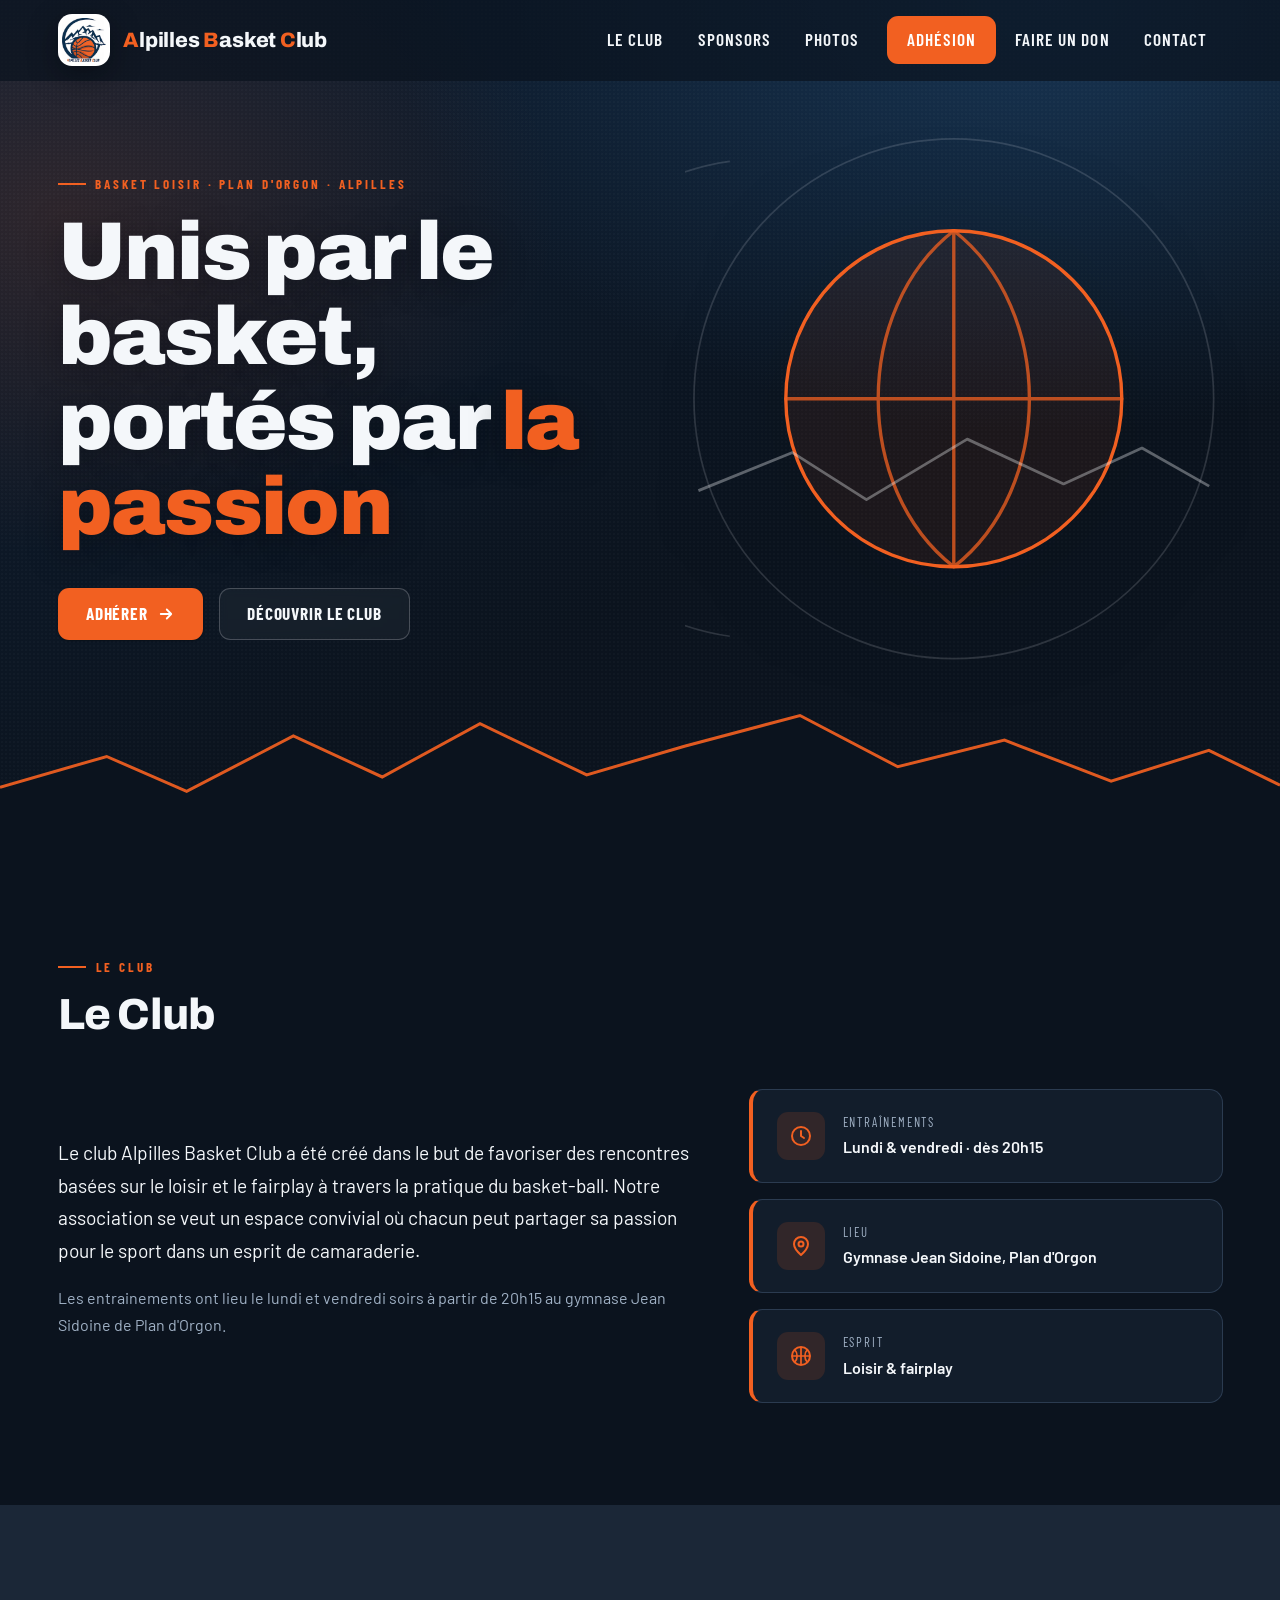
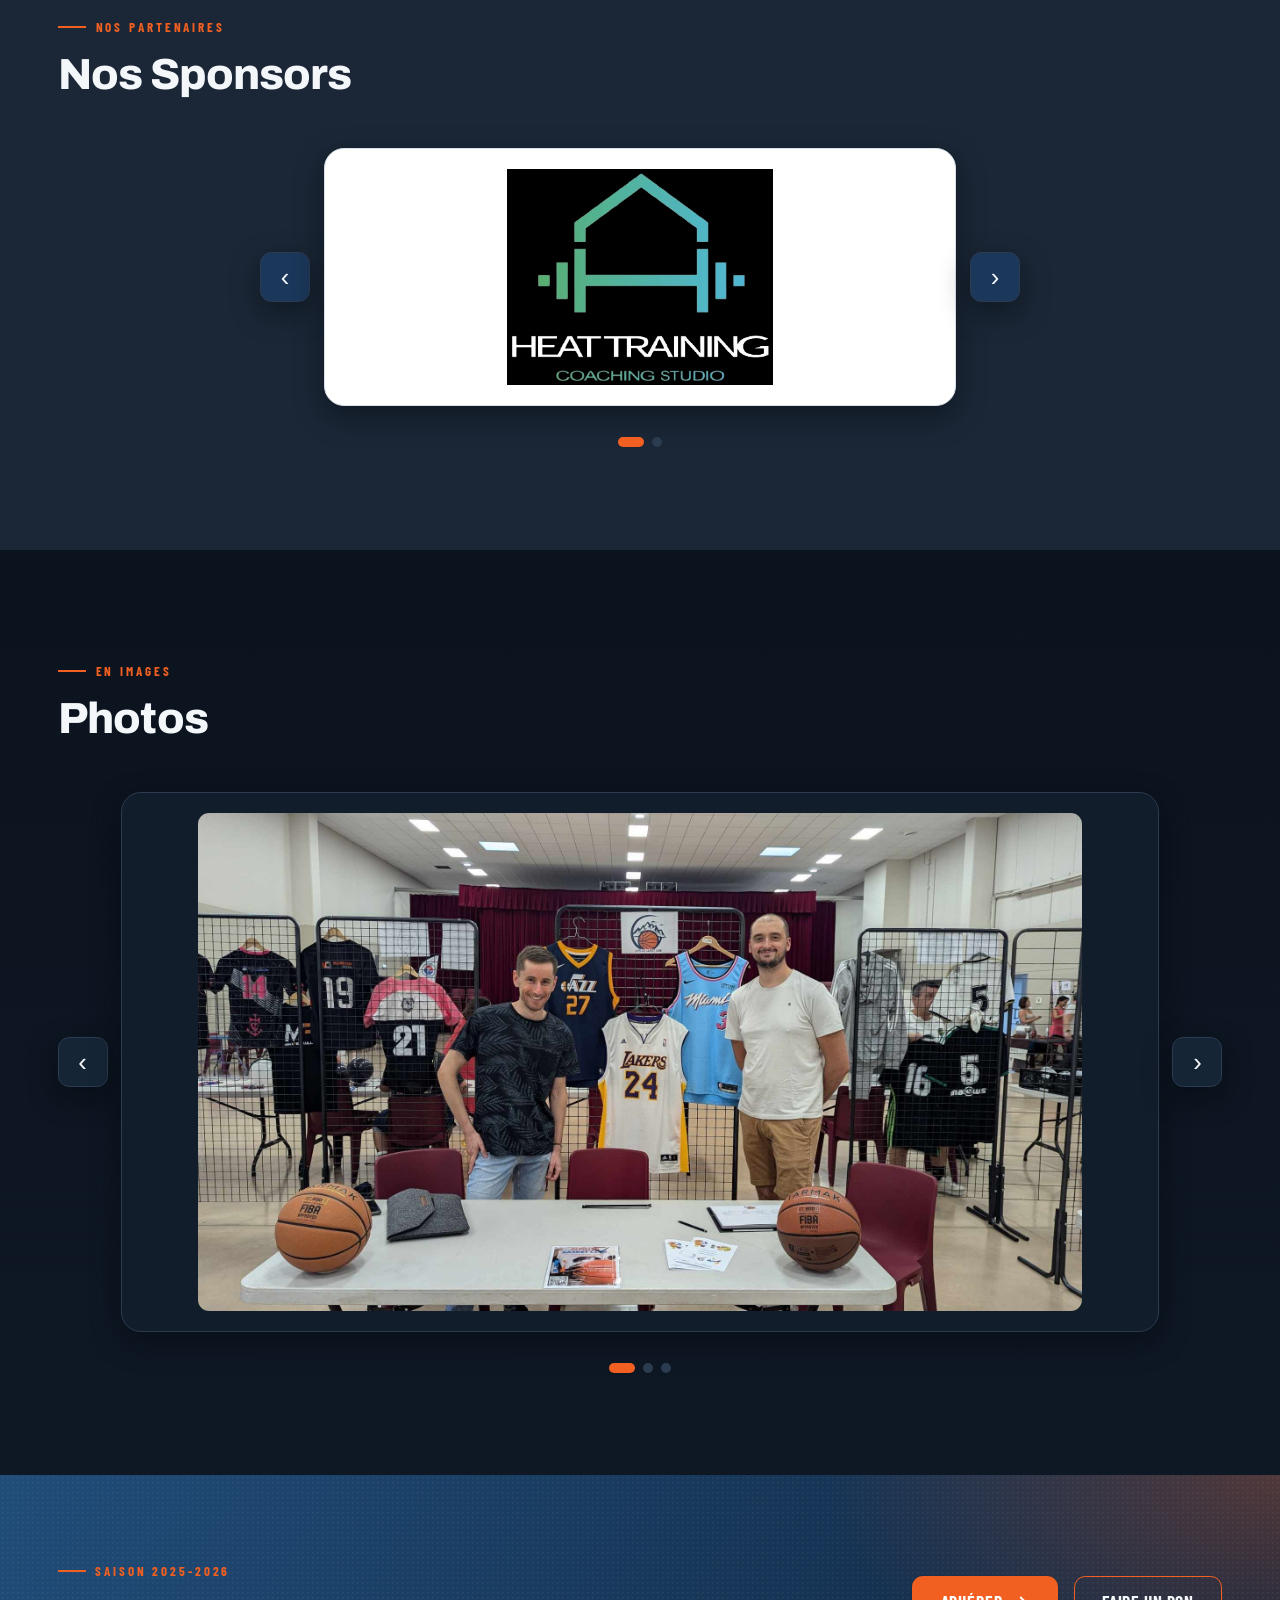
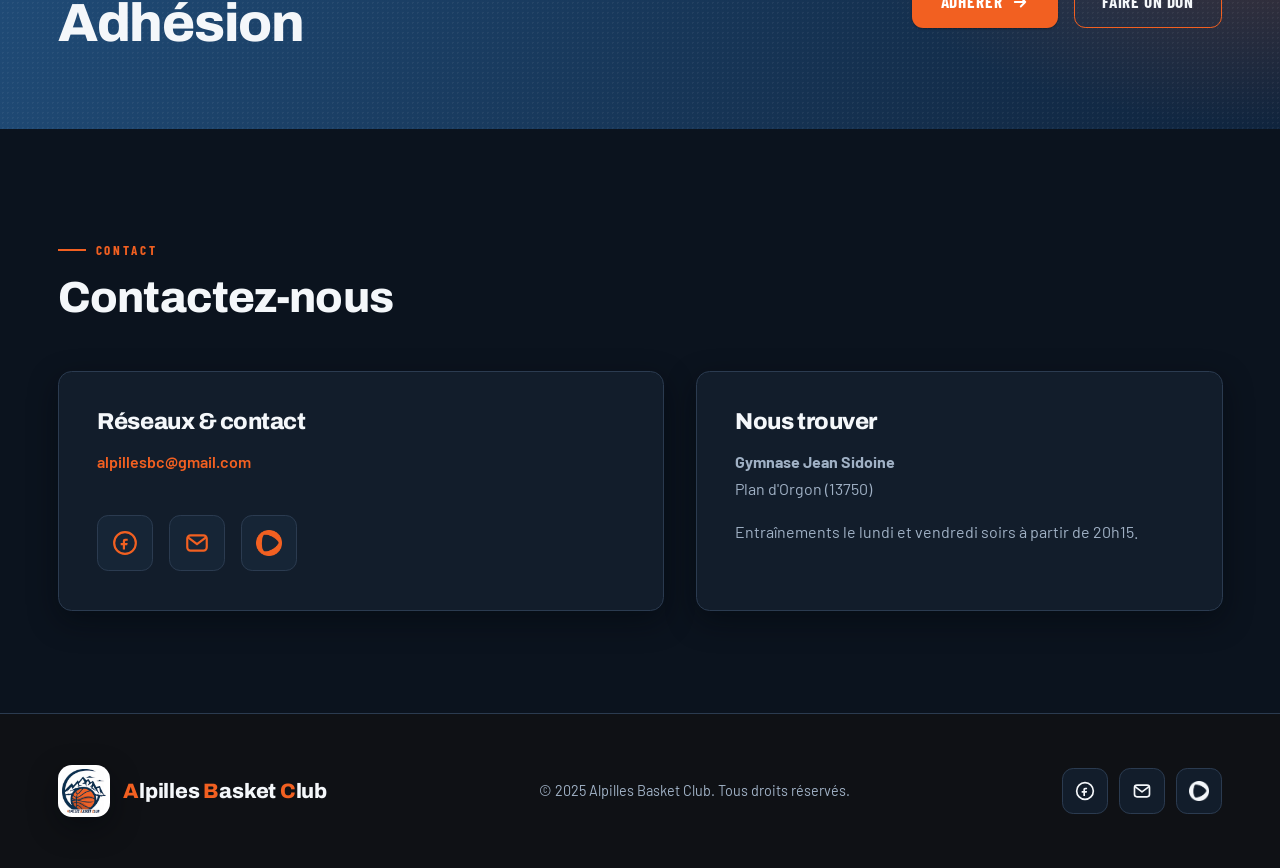
==== commit c7471281: "Refonte 2026 : identité premium, design system marine (shadcn vanilla) + dossier Page d'accueil (ind" ====
--- a/index.html
+++ b/index.html
@@ -3,146 +3,296 @@
 <head>
     <meta charset="UTF-8">
     <meta name="viewport" content="width=device-width, initial-scale=1.0">
-    <title>Alpilles Basket Club</title>
-        <meta name="description" content="Alpilles Basket Club à Plan d'Orgon: club de basket loisir, entraînements le lundi et vendredi. Infos, sponsors et photos des matchs." />
-        <meta name="robots" content="index, follow" />
-        <meta name="theme-color" content="#003366" />
-
-        <!-- Open Graph / Facebook -->
-        <meta property="og:type" content="website" />
-        <meta property="og:locale" content="fr_FR" />
-        <meta property="og:title" content="Alpilles Basket Club" />
-        <meta property="og:description" content="Alpilles Basket Club à Plan d'Orgon: club de basket loisir, entraînements le lundi et vendredi. Infos, sponsors et photos des matchs." />
-        <meta property="og:image" content="logo.png" />
-
-        <!-- Twitter -->
-        <meta name="twitter:card" content="summary_large_image" />
-        <meta name="twitter:title" content="Alpilles Basket Club" />
-        <meta name="twitter:description" content="Alpilles Basket Club à Plan d'Orgon: club de basket loisir, entraînements le lundi et vendredi. Infos, sponsors et photos des matchs." />
-        <meta name="twitter:image" content="logo.png" />
-
-        <!-- JSON-LD: SportsOrganization -->
-        <script type="application/ld+json">
-        {
-            "@context": "https://schema.org",
-            "@type": "SportsOrganization",
-            "name": "Alpilles Basket Club",
-            "sport": "Basketball",
-            "logo": "logo.png",
-            "sameAs": [
-                "https://www.facebook.com/alpillesbasketclub/",
-                "https://www.helloasso.com/associations/alpilles-basket-club"
-            ]
-        }
-        </script>
+    <title>Alpilles Basket Club — Basket loisir à Plan d'Orgon</title>
+    <meta name="description" content="Alpilles Basket Club à Plan d'Orgon: club de basket loisir, entraînements le lundi et vendredi. Infos, sponsors et photos des matchs." />
+    <meta name="keywords" content="basket, basketball, Plan d'Orgon, Alpilles, club de basket loisir, Alpilles Basket Club, gymnase Jean Sidoine" />
+    <meta name="robots" content="index, follow" />
+    <meta name="theme-color" content="#121417" />
+
+    <!-- Open Graph / Facebook -->
+    <meta property="og:type" content="website" />
+    <meta property="og:locale" content="fr_FR" />
+    <meta property="og:title" content="Alpilles Basket Club" />
+    <meta property="og:description" content="Alpilles Basket Club à Plan d'Orgon: club de basket loisir, entraînements le lundi et vendredi. Infos, sponsors et photos des matchs." />
+    <meta property="og:image" content="logo.png" />
+
+    <!-- Twitter -->
+    <meta name="twitter:card" content="summary_large_image" />
+    <meta name="twitter:title" content="Alpilles Basket Club" />
+    <meta name="twitter:description" content="Alpilles Basket Club à Plan d'Orgon: club de basket loisir, entraînements le lundi et vendredi. Infos, sponsors et photos des matchs." />
+    <meta name="twitter:image" content="logo.png" />
+
+    <!-- JSON-LD: SportsOrganization -->
+    <script type="application/ld+json">
+    {
+        "@context": "https://schema.org",
+        "@type": "SportsOrganization",
+        "name": "Alpilles Basket Club",
+        "sport": "Basketball",
+        "logo": "logo.png",
+        "email": "alpillesbc@gmail.com",
+        "address": {
+            "@type": "PostalAddress",
+            "streetAddress": "Gymnase Jean Sidoine",
+            "addressLocality": "Plan d'Orgon",
+            "postalCode": "13750",
+            "addressRegion": "Provence-Alpes-Côte d'Azur",
+            "addressCountry": "FR"
+        },
+        "sameAs": [
+            "https://www.facebook.com/alpillesbasketclub/",
+            "https://www.helloasso.com/associations/alpilles-basket-club"
+        ]
+    }
+    </script>
+
     <link rel="icon" type="image/png" href="logo.png">
     <link rel="shortcut icon" type="image/png" href="logo.png">
     <link rel="apple-touch-icon" href="logo.png">
-    <link rel="stylesheet" href="styles.css">
+
     <link rel="preconnect" href="https://fonts.googleapis.com">
     <link rel="preconnect" href="https://fonts.gstatic.com" crossorigin>
-    <link href="https://fonts.googleapis.com/css2?family=Montserrat:wght@400;700&display=swap" rel="stylesheet">
+    <link href="https://fonts.googleapis.com/css2?family=Archivo:wght@600;700;800;900&family=Barlow:wght@400;500;600;700&family=Barlow+Condensed:wght@600;700&display=swap" rel="stylesheet">
+
+    <link rel="stylesheet" href="styles.css">
 </head>
 <body id="top">
-    <div class="background-container"></div>
-    <div class="main-container">
-        <header>
-            <a href="#top" class="logo-container">
-                <img src="logo.png" alt="Alpilles Basket Club Logo" class="logo-img">
-                <span class="logo-text"><span class="orange-letter">A</span>lpilles <span class="orange-letter">B</span>asket <span class="orange-letter">C</span>lub</span>
+    <a class="skip-link" href="#main">Aller au contenu</a>
+
+    <header class="site-header" id="siteHeader">
+        <div class="header-inner container">
+            <a href="#top" class="brand" aria-label="Alpilles Basket Club — accueil">
+                <span class="brand-logo"><img src="logo.png" alt="Logo Alpilles Basket Club"></span>
+                <span class="brand-name"><span class="ol">A</span>lpilles <span class="ol">B</span>asket <span class="ol">C</span>lub</span>
             </a>
-            <button class="mobile-menu-toggle" aria-label="Toggle menu">
-                <span></span>
-                <span></span>
-                <span></span>
+
+            <button class="nav-toggle" id="navToggle" aria-label="Ouvrir le menu" aria-expanded="false" aria-controls="navMenu">
+                <span></span><span></span><span></span>
             </button>
-            <nav class="nav-menu">
+
+            <nav class="nav" id="navMenu" aria-label="Navigation principale">
                 <ul>
                     <li><a href="#about">Le Club</a></li>
                     <li><a href="#sponsors">Sponsors</a></li>
                     <li><a href="#photos">Photos</a></li>
-                    <li><a href="https://www.helloasso.com/associations/alpilles-basket-club/adhesions/adhesion-2025-2026" target="_blank" rel="noopener noreferrer">Adhésion</a></li>
+                    <li><a class="nav-cta" href="https://www.helloasso.com/associations/alpilles-basket-club/adhesions/adhesion-2025-2026" target="_blank" rel="noopener noreferrer">Adhésion</a></li>
                     <li><a href="https://www.helloasso.com/associations/alpilles-basket-club/formulaires/1" target="_blank" rel="noopener noreferrer">Faire un don</a></li>
                     <li><a href="#contact">Contact</a></li>
                 </ul>
             </nav>
-        </header>
-
-        <main>
-            <section id="hero">
-                <h1>Unis par le basket, portés par la passion</h1>
-            </section>
-
-            <div class="content-wrapper">
-                <section id="about">
-                    <h2>Le Club</h2>
-                    <p>Le club Alpilles Basket Club a été créé dans le but de favoriser des rencontres basées sur le loisir et le fairplay à travers la pratique du basket-ball. Notre association se veut un espace convivial où chacun peut partager sa passion pour le sport dans un esprit de camaraderie.</p>
-                    <p>Les entrainements ont lieu le lundi et vendredi soirs à partir de 20h15 au gymnase Jean Sidoine de Plan d'Orgon.</p>
-                </section>
-
-                <section id="sponsors" aria-label="Galerie des sponsors">
-                    <h2>Nos Sponsors</h2>
-                    <div class="carousel" aria-label="Carrousel des sponsors">
-                        <button class="carousel-btn prev" aria-label="Sponsor précédent" title="Précédent">&#8249;</button>
-                        <div class="carousel-viewport" tabindex="0" aria-roledescription="diaporama">
-                            <ul class="carousel-track" aria-live="polite"></ul>
-                        </div>
-                        <button class="carousel-btn next" aria-label="Sponsor suivant" title="Suivant">&#8250;</button>
-                        <div class="carousel-dots" role="tablist" aria-label="Naviguer dans le carrousel des sponsors"></div>
-                    </div>
-                    <p class="carousel-empty">Aucun sponsor pour le moment.</p>
-                </section>
-
-                <section id="photos" aria-label="Galerie photos">
-                    <h2>Photos</h2>
-                    <div class="carousel" aria-label="Carrousel de photos">
-                        <button class="carousel-btn prev" aria-label="Photo précédente" title="Précédent">&#8249;</button>
-                        <div class="carousel-viewport" tabindex="0" aria-roledescription="diaporama">
-                            <ul class="carousel-track" aria-live="polite"></ul>
-                        </div>
-                        <button class="carousel-btn next" aria-label="Photo suivante" title="Suivant">&#8250;</button>
-                        <div class="carousel-dots" role="tablist" aria-label="Naviguer dans le carrousel"></div>
-                    </div>
-                    <p class="carousel-empty">Aucune image pour le moment. Ajoutez vos photos dans le dossier <strong>pictures</strong> et listez-les dans <strong>pictures/manifest.json</strong>.</p>
-                </section>
-
-                <section id="contact">
-                    <h2>Contactez-nous</h2>
-                    <div class="social-links">
-                        <a class="social-link facebook" href="https://www.facebook.com/alpillesbasketclub/" target="_blank" rel="noopener noreferrer" aria-label="Facebook - Alpilles Basket Club" title="Facebook">
-                            <svg viewBox="0 0 24 24" aria-hidden="true" focusable="false">
-                                <title>Facebook</title>
-                                <circle cx="12" cy="12" r="10" stroke="currentColor" stroke-width="2" fill="none"></circle>
-                                <path d="M13.5 8H12a2 2 0 0 0-2 2v2H8v2h2v4h2v-4h2l.5-2H12v-1a1 1 0 0 1 1-1h1.5V8z" fill="currentColor"></path>
-                            </svg>
+        </div>
+    </header>
+
+    <main id="main">
+        <!-- ============================== HERO ============================== -->
+        <section class="hero" id="hero">
+            <div class="hero-bg" aria-hidden="true">
+                <div class="hero-noise"></div>
+            </div>
+
+            <div class="hero-inner container">
+                <div class="hero-copy">
+                    <p class="eyebrow hero-eyebrow">Basket loisir · Plan d'Orgon · Alpilles</p>
+                    <h1 class="hero-title">Unis par le basket,<br> portés par <span class="accent">la passion</span></h1>
+                    <div class="hero-actions">
+                        <a class="btn btn-primary" href="https://www.helloasso.com/associations/alpilles-basket-club/adhesions/adhesion-2025-2026" target="_blank" rel="noopener noreferrer">
+                            Adhérer
+                            <svg viewBox="0 0 24 24" fill="none" aria-hidden="true"><path d="M5 12h14M13 6l6 6-6 6" stroke="currentColor" stroke-width="2.4" stroke-linecap="round" stroke-linejoin="round"/></svg>
                         </a>
-                        <a class="social-link instagram" href="https://www.instagram.com/alpillesbasketclub/?igsh=bmp3ZjlvOWE1cmht&utm_source=qr&fbclid=IwY2xjawOqRTxleHRuA2FlbQIxMABzcnRjBmFwcF9pZBAyMjIwMzkxNzg4MjAwODkyAAEemxl2EZTFyQYQ0mUzgmcemodmesPRsXk7owb3D3GHOFjkqScReDTElvuOPEg_aem_Pq8wj800EkfL4T2oqq0ffA#" target="_blank" rel="noopener noreferrer" aria-label="Instagram - Alpilles Basket Club" title="Instagram">
-                            <svg viewBox="0 0 24 24" aria-hidden="true" focusable="false">
-                                <title>Instagram</title>
-                                <rect x="3" y="3" width="18" height="18" rx="5" ry="5" stroke="currentColor" stroke-width="2" fill="none"></rect>
-                                <circle cx="12" cy="12" r="4" stroke="currentColor" stroke-width="2" fill="none"></circle>
-                                <circle cx="17.5" cy="6.5" r="1.5" fill="currentColor"></circle>
-                            </svg>
-                        </a>
-                        <a class="social-link email" href="mailto:alpillesbc@gmail.com" aria-label="Email - Alpilles Basket Club" title="Email">
-                            <svg viewBox="0 0 24 24" aria-hidden="true" focusable="false">
-                                <title>Email</title>
-                                <rect x="3" y="5" width="18" height="14" rx="3" ry="3" stroke="currentColor" stroke-width="2" fill="none"></rect>
-                                <path d="M4 7l8 6 8-6" stroke="currentColor" stroke-width="2" fill="none" stroke-linecap="round" stroke-linejoin="round"></path>
-                            </svg>
-                        </a>
-                        <a class="social-link helloasso" href="https://www.helloasso.com/associations/alpilles-basket-club" target="_blank" rel="noopener noreferrer" aria-label="HelloAsso - Alpilles Basket Club" title="HelloAsso">
-                            <span class="helloasso-mark" aria-hidden="true"></span>
-                        </a>
-                    </div>
-                </section>
-            </div>
-        </main>
-
-        <footer>
-            <p>&copy; 2025 Alpilles Basket Club. Tous droits réservés.</p>
-        </footer>
-    </div>
+                        <a class="btn btn-ghost" href="#about">Découvrir le club</a>
+                    </div>
+                </div>
+
+                <div class="hero-emblem" aria-hidden="true">
+                    <svg viewBox="0 0 480 480" fill="none">
+                        <circle class="em-court" cx="240" cy="240" r="232" stroke-width="1.5"/>
+                        <path class="em-court" d="M40 452 A 214 214 0 0 1 40 28" stroke-width="1.5"/>
+                        <circle class="em-glow" cx="240" cy="240" r="150"/>
+                        <circle class="em-ball" cx="240" cy="240" r="150" stroke-width="3"/>
+                        <path class="em-seam" stroke-width="3" stroke-linecap="round"
+                              d="M90 240 H390 M240 90 V390 M240 90 C150 160 150 320 240 390 M240 90 C330 160 330 320 240 390"/>
+                        <path class="em-ridge" stroke-width="2.5" stroke-linejoin="round"
+                              d="M12 322 L96 288 L162 330 L252 276 L338 316 L408 284 L468 318"/>
+                    </svg>
+                </div>
+            </div>
+
+            <div class="ridge" aria-hidden="true">
+                <svg viewBox="0 0 1440 150" preserveAspectRatio="none">
+                    <path class="ridge-fill" d="M0,150 L0,92 L120,62 L210,96 L330,42 L430,82 L540,30 L660,80 L770,52 L900,22 L1010,72 L1130,46 L1250,86 L1360,56 L1440,90 L1440,150 Z"/>
+                    <path class="ridge-line" vector-effect="non-scaling-stroke" d="M0,92 L120,62 L210,96 L330,42 L430,82 L540,30 L660,80 L770,52 L900,22 L1010,72 L1130,46 L1250,86 L1360,56 L1440,90"/>
+                </svg>
+            </div>
+        </section>
+
+        <!-- ============================ LE CLUB ============================ -->
+        <section class="section section-club" id="about">
+            <div class="container">
+                <div class="section-head reveal">
+                    <p class="eyebrow">Le Club</p>
+                    <h2 class="section-title">Le Club</h2>
+                </div>
+                <div class="club-grid">
+                    <div class="club-copy reveal">
+                        <p class="lead">Le club Alpilles Basket Club a été créé dans le but de favoriser des rencontres basées sur le loisir et le fairplay à travers la pratique du basket-ball. Notre association se veut un espace convivial où chacun peut partager sa passion pour le sport dans un esprit de camaraderie.</p>
+                        <p>Les entrainements ont lieu le lundi et vendredi soirs à partir de 20h15 au gymnase Jean Sidoine de Plan d'Orgon.</p>
+                    </div>
+
+                    <aside class="info-cards reveal" data-delay="1" aria-label="Informations pratiques">
+                        <div class="info-card">
+                            <span class="ic-icon" aria-hidden="true">
+                                <svg viewBox="0 0 24 24" fill="none"><circle cx="12" cy="12" r="9" stroke="currentColor" stroke-width="2"/><path d="M12 7v5l3 2" stroke="currentColor" stroke-width="2" stroke-linecap="round" stroke-linejoin="round"/></svg>
+                            </span>
+                            <span>
+                                <span class="ic-label">Entraînements</span>
+                                <span class="ic-value">Lundi &amp; vendredi · dès 20h15</span>
+                            </span>
+                        </div>
+                        <div class="info-card">
+                            <span class="ic-icon" aria-hidden="true">
+                                <svg viewBox="0 0 24 24" fill="none"><path d="M12 21s7-6.3 7-11a7 7 0 1 0-14 0c0 4.7 7 11 7 11Z" stroke="currentColor" stroke-width="2" stroke-linejoin="round"/><circle cx="12" cy="10" r="2.5" stroke="currentColor" stroke-width="2"/></svg>
+                            </span>
+                            <span>
+                                <span class="ic-label">Lieu</span>
+                                <span class="ic-value">Gymnase Jean Sidoine, Plan d'Orgon</span>
+                            </span>
+                        </div>
+                        <div class="info-card">
+                            <span class="ic-icon" aria-hidden="true">
+                                <svg viewBox="0 0 24 24" fill="none"><circle cx="12" cy="12" r="9" stroke="currentColor" stroke-width="2"/><path d="M3 12h18M12 3v18M5.5 5.5C9 9 9 15 5.5 18.5M18.5 5.5C15 9 15 15 18.5 18.5" stroke="currentColor" stroke-width="1.7"/></svg>
+                            </span>
+                            <span>
+                                <span class="ic-label">Esprit</span>
+                                <span class="ic-value">Loisir &amp; fairplay</span>
+                            </span>
+                        </div>
+                    </aside>
+                </div>
+            </div>
+        </section>
+
+        <!-- =========================== SPONSORS ============================ -->
+        <section class="section section-sponsors section--light" id="sponsors" aria-label="Galerie des sponsors">
+            <div class="container">
+                <div class="section-head reveal">
+                    <p class="eyebrow">Nos partenaires</p>
+                    <h2 class="section-title">Nos Sponsors</h2>
+                </div>
+                <div class="carousel" aria-label="Carrousel des sponsors">
+                    <button class="carousel-btn prev" aria-label="Sponsor précédent" title="Précédent">&#8249;</button>
+                    <div class="carousel-viewport" tabindex="0" aria-roledescription="diaporama">
+                        <ul class="carousel-track" aria-live="polite"></ul>
+                    </div>
+                    <button class="carousel-btn next" aria-label="Sponsor suivant" title="Suivant">&#8250;</button>
+                    <div class="carousel-dots" role="tablist" aria-label="Naviguer dans le carrousel des sponsors"></div>
+                </div>
+                <p class="carousel-empty">Aucun sponsor pour le moment.</p>
+            </div>
+        </section>
+
+        <!-- ============================= PHOTOS ============================ -->
+        <section class="section section-photos" id="photos" aria-label="Galerie photos">
+            <div class="container">
+                <div class="section-head reveal">
+                    <p class="eyebrow">En images</p>
+                    <h2 class="section-title">Photos</h2>
+                </div>
+                <div class="carousel" aria-label="Carrousel de photos">
+                    <button class="carousel-btn prev" aria-label="Photo précédente" title="Précédent">&#8249;</button>
+                    <div class="carousel-viewport" tabindex="0" aria-roledescription="diaporama">
+                        <ul class="carousel-track" aria-live="polite"></ul>
+                    </div>
+                    <button class="carousel-btn next" aria-label="Photo suivante" title="Suivant">&#8250;</button>
+                    <div class="carousel-dots" role="tablist" aria-label="Naviguer dans le carrousel"></div>
+                </div>
+                <p class="carousel-empty">Aucune image pour le moment. Ajoutez vos photos dans le dossier <strong>pictures</strong> et listez-les dans <strong>pictures/manifest.json</strong>.</p>
+            </div>
+        </section>
+
+        <!-- ======================== BANDEAU ADHÉSION ======================= -->
+        <section class="cta-band" aria-label="Adhésion">
+            <div class="container cta-band-inner reveal">
+                <div>
+                    <p class="eyebrow">Saison 2025-2026</p>
+                    <h2 class="cta-band-title">Adhésion</h2>
+                </div>
+                <div class="cta-band-actions">
+                    <a class="btn btn-primary" href="https://www.helloasso.com/associations/alpilles-basket-club/adhesions/adhesion-2025-2026" target="_blank" rel="noopener noreferrer">
+                        Adhérer
+                        <svg viewBox="0 0 24 24" fill="none" aria-hidden="true"><path d="M5 12h14M13 6l6 6-6 6" stroke="currentColor" stroke-width="2.4" stroke-linecap="round" stroke-linejoin="round"/></svg>
+                    </a>
+                    <a class="btn btn-outline" href="https://www.helloasso.com/associations/alpilles-basket-club/formulaires/1" target="_blank" rel="noopener noreferrer">Faire un don</a>
+                </div>
+            </div>
+        </section>
+
+        <!-- ============================ CONTACT ============================ -->
+        <section class="section section-contact" id="contact">
+            <div class="container">
+                <div class="section-head reveal">
+                    <p class="eyebrow">Contact</p>
+                    <h2 class="section-title">Contactez-nous</h2>
+                </div>
+                <div class="contact-grid">
+                    <div class="card contact-card reveal">
+                        <h3>Réseaux &amp; contact</h3>
+                        <p><a href="mailto:alpillesbc@gmail.com">alpillesbc@gmail.com</a></p>
+                        <div class="social-links">
+                            <a class="social-link facebook" href="https://www.facebook.com/alpillesbasketclub/" target="_blank" rel="noopener noreferrer" aria-label="Facebook - Alpilles Basket Club" title="Facebook">
+                                <svg viewBox="0 0 24 24" aria-hidden="true" focusable="false">
+                                    <circle cx="12" cy="12" r="10" stroke="currentColor" stroke-width="2" fill="none"></circle>
+                                    <path d="M13.5 8H12a2 2 0 0 0-2 2v2H8v2h2v4h2v-4h2l.5-2H12v-1a1 1 0 0 1 1-1h1.5V8z" fill="currentColor"></path>
+                                </svg>
+                            </a>
+                            <a class="social-link email" href="mailto:alpillesbc@gmail.com" aria-label="Email - Alpilles Basket Club" title="Email">
+                                <svg viewBox="0 0 24 24" aria-hidden="true" focusable="false">
+                                    <rect x="3" y="5" width="18" height="14" rx="3" ry="3" stroke="currentColor" stroke-width="2" fill="none"></rect>
+                                    <path d="M4 7l8 6 8-6" stroke="currentColor" stroke-width="2" fill="none" stroke-linecap="round" stroke-linejoin="round"></path>
+                                </svg>
+                            </a>
+                            <a class="social-link helloasso" href="https://www.helloasso.com/associations/alpilles-basket-club" target="_blank" rel="noopener noreferrer" aria-label="HelloAsso - Alpilles Basket Club" title="HelloAsso">
+                                <span class="helloasso-mark" aria-hidden="true"></span>
+                            </a>
+                        </div>
+                    </div>
+                    <div class="card contact-card reveal" data-delay="1">
+                        <h3>Nous trouver</h3>
+                        <p><strong>Gymnase Jean Sidoine</strong><br>Plan d'Orgon (13750)</p>
+                        <p>Entraînements le lundi et vendredi soirs à partir de 20h15.</p>
+                        <span class="card-spacer"></span>
+                    </div>
+                </div>
+            </div>
+        </section>
+    </main>
+
+    <footer class="site-footer">
+        <div class="container footer-inner">
+            <a href="#top" class="brand" aria-label="Alpilles Basket Club — accueil">
+                <span class="brand-logo"><img src="logo.png" alt="Logo Alpilles Basket Club"></span>
+                <span class="brand-name"><span class="ol">A</span>lpilles <span class="ol">B</span>asket <span class="ol">C</span>lub</span>
+            </a>
+            <p class="footer-copy">&copy; 2025 Alpilles Basket Club. Tous droits réservés.</p>
+            <div class="footer-social">
+                <a class="social-link facebook" href="https://www.facebook.com/alpillesbasketclub/" target="_blank" rel="noopener noreferrer" aria-label="Facebook - Alpilles Basket Club" title="Facebook">
+                    <svg viewBox="0 0 24 24" aria-hidden="true" focusable="false">
+                        <circle cx="12" cy="12" r="10" stroke="currentColor" stroke-width="2" fill="none"></circle>
+                        <path d="M13.5 8H12a2 2 0 0 0-2 2v2H8v2h2v4h2v-4h2l.5-2H12v-1a1 1 0 0 1 1-1h1.5V8z" fill="currentColor"></path>
+                    </svg>
+                </a>
+                <a class="social-link email" href="mailto:alpillesbc@gmail.com" aria-label="Email - Alpilles Basket Club" title="Email">
+                    <svg viewBox="0 0 24 24" aria-hidden="true" focusable="false">
+                        <rect x="3" y="5" width="18" height="14" rx="3" ry="3" stroke="currentColor" stroke-width="2" fill="none"></rect>
+                        <path d="M4 7l8 6 8-6" stroke="currentColor" stroke-width="2" fill="none" stroke-linecap="round" stroke-linejoin="round"></path>
+                    </svg>
+                </a>
+                <a class="social-link helloasso" href="https://www.helloasso.com/associations/alpilles-basket-club" target="_blank" rel="noopener noreferrer" aria-label="HelloAsso - Alpilles Basket Club" title="HelloAsso">
+                    <span class="helloasso-mark" aria-hidden="true"></span>
+                </a>
+            </div>
+        </div>
+    </footer>
+
     <script src="script.js"></script>
 </body>
 </html>
--- a/styles.css
+++ b/styles.css
@@ -1,608 +1,649 @@
+/* =====================================================================
+   ALPILLES BASKET CLUB — Refonte 2026
+   Design system "esprit shadcn" en vanilla (tokens HSL, sans build).
+   Palette : BLEU MARINE dominant + orange basket + anthracite + blanc.
+   Signature : la ligne de crête des Alpilles comme horizon.
+   Mobile-first, pleine largeur.
+   ===================================================================== */
+
+/* ============================ Tokens shadcn ========================= */
 :root {
-    --font-primary: 'Montserrat', sans-serif;
-    --color-primary: #003366; /* Dark Blue */
-    --color-secondary: #BF4C00; /* Orange */
-    --color-background: #FFE4CC; /* Pastel Orange */
-    --color-surface: #f9f9f9;
-    --color-surface-light: #ffffff;
-    --color-text-primary: #333;
-    --color-text-secondary: #666;
-    --color-border: #ddd;
-    --color-facebook: #1877F2;
-    --color-helloasso: #00A15C;
-}
-
-/* Reset et styles de base */
-html, body {
+    /* Rayon (échelle shadcn dérivée) */
+    --radius: 0.85rem;
+    --radius-sm: calc(var(--radius) - 0.35rem);
+    --radius-md: calc(var(--radius) - 0.15rem);
+    --radius-lg: var(--radius);
+    --radius-xl: calc(var(--radius) + 0.4rem);
+
+    /* Couleurs (HSL "H S% L%", consommées via hsl(var(--x))) — thème marine sombre */
+    --background:            214 46% 8%;    /* fond principal : marine très profond */
+    --foreground:            210 40% 97%;
+
+    --card:                  214 42% 12%;   /* surfaces / cartes : marine */
+    --card-foreground:       210 40% 97%;
+    --card-elevated:         213 42% 15%;
+
+    --popover:               214 42% 14%;
+    --popover-foreground:    210 40% 97%;
+
+    --primary:               18 89% 54%;    /* orange basket #F26522 */
+    --primary-hover:         18 82% 47%;
+    --primary-foreground:    0 0% 100%;
+
+    --secondary:             213 54% 23%;   /* bleu marine (logo) */
+    --secondary-hover:       213 54% 29%;
+    --secondary-foreground:  210 40% 97%;
+
+    --muted:                 214 34% 16%;   /* marine atténué */
+    --muted-foreground:      213 24% 70%;
+
+    --accent:                210 58% 30%;   /* marine vif */
+    --accent-foreground:     0 0% 100%;
+
+    --anthracite:            220 16% 7%;    /* anthracite : ton le plus profond (footer) */
+
+    --border:                213 30% 24%;
+    --input:                 213 30% 24%;
+    --ring:                  18 89% 54%;
+
+    /* Sur fond clair (cartes sponsors, dossier) */
+    --light-bg:              210 30% 97%;
+    --light-fg:              214 40% 12%;
+    --light-border:          214 20% 88%;
+    --light-muted-fg:        214 12% 42%;
+
+    /* Typographie */
+    --font-display: 'Archivo', 'Segoe UI', system-ui, sans-serif;
+    --font-body:    'Barlow', 'Segoe UI', system-ui, sans-serif;
+    --font-label:   'Barlow Condensed', 'Arial Narrow', system-ui, sans-serif;
+
+    --fs-hero:    clamp(2.75rem, 6.4vw, 5.75rem);
+    --fs-display: clamp(2rem, 4.2vw, 3.5rem);
+    --fs-h2:      clamp(1.85rem, 3.4vw, 3rem);
+    --fs-h3:      clamp(1.2rem, 1.8vw, 1.55rem);
+    --fs-lead:    clamp(1.12rem, 1.5vw, 1.35rem);
+    --fs-body:    clamp(1rem, 1.05vw, 1.1rem);
+    --fs-small:   0.9rem;
+    --fs-eyebrow: 0.82rem;
+
+    /* Layout — pleine largeur */
+    --container: 1840px;
+    --gutter: clamp(1.25rem, 4.5vw, 4.5rem);
+    --header-h: 80px;
+    --sp-section: clamp(4rem, 8vw, 8rem);
+
+    /* Ombres */
+    --shadow-sm:   0 1px 2px hsl(214 50% 3% / 0.4);
+    --shadow-card: 0 10px 30px hsl(214 60% 3% / 0.45);
+    --shadow-lg:   0 24px 60px hsl(214 60% 3% / 0.55);
+    --shadow-orange: 0 14px 30px hsl(var(--primary) / 0.35);
+
+    /* Motion */
+    --ease: cubic-bezier(0.4, 0, 0.2, 1);
+    --t-fast: 160ms;
+    --t: 280ms;
+}
+
+/* ============================== Base =============================== */
+*, *::before, *::after { box-sizing: border-box; }
+
+html { scroll-behavior: smooth; -webkit-text-size-adjust: 100%; }
+
+body {
     margin: 0;
-    padding: 0;
-    font-family: var(--font-primary);
-    color: var(--color-text-primary);
-}
-
-/* Smooth scroll pour les ancres */
-html {
-    scroll-behavior: smooth;
-}
-
-/* Background */
-.background-container {
-    position: fixed;
-    top: 0;
-    left: 0;
+    font-family: var(--font-body);
+    font-size: var(--fs-body);
+    line-height: 1.7;
+    color: hsl(var(--foreground));
+    background-color: hsl(var(--background));
+    -webkit-font-smoothing: antialiased;
+    text-rendering: optimizeLegibility;
+    overflow-x: hidden;
+}
+
+img { max-width: 100%; display: block; }
+a { color: inherit; }
+
+h1, h2, h3 {
+    font-family: var(--font-display);
+    line-height: 1.04;
+    margin: 0;
+    letter-spacing: -0.02em;
+    font-weight: 800;
+}
+p { margin: 0 0 1rem; }
+
+::selection { background: hsl(var(--primary)); color: hsl(var(--primary-foreground)); }
+
+/* Lien d'évitement (a11y) */
+.skip-link {
+    position: absolute;
+    left: 1rem; top: -100px;
+    z-index: 2000;
+    background: hsl(var(--primary));
+    color: hsl(var(--primary-foreground));
+    padding: 0.7rem 1.1rem;
+    border-radius: var(--radius-md);
+    font-family: var(--font-label);
+    font-weight: 700;
+    text-transform: uppercase;
+    letter-spacing: 0.05em;
+    text-decoration: none;
+    transition: top var(--t) var(--ease);
+}
+.skip-link:focus { top: 1rem; }
+
+/* Anneau de focus façon shadcn */
+a:focus-visible,
+button:focus-visible,
+.carousel-viewport:focus-visible {
+    outline: 2px solid hsl(var(--ring));
+    outline-offset: 2px;
+    border-radius: var(--radius-sm);
+}
+
+/* =========================== Utilitaires =========================== */
+.container {
     width: 100%;
-    height: 100%;
-    background-color: var(--color-background);
-    z-index: -1;
-}
-
-/* Container principal */
-.main-container {
-    width: 80%;
-    margin: 0 auto;
-    background-color: rgba(153, 204, 255, 0.4);
-    box-shadow: 0 0 10px rgba(0,0,0,0.1);
-    padding: 20px;
-}
-
-/* Header */
-header {
-    display: flex;
-    justify-content: space-between;
-    align-items: center;
-    padding: 15px 20px;
-    border-bottom: 1px solid var(--color-border);
-    position: sticky;
-    top: 0;
-    background-color: var(--color-surface-light);
-    z-index: 1000;
-    box-shadow: 0 2px 4px rgba(0, 0, 0, 0.1);
-}
-
-.logo-container {
-    display: flex;
-    align-items: center;
+    max-width: var(--container);
+    margin-inline: auto;
+    padding-inline: var(--gutter);
+}
+.section { padding-block: var(--sp-section); position: relative; }
+
+.eyebrow {
+    font-family: var(--font-label);
+    font-size: var(--fs-eyebrow);
+    font-weight: 700;
+    text-transform: uppercase;
+    letter-spacing: 0.22em;
+    color: hsl(var(--primary));
+    margin: 0 0 0.85rem;
+    display: inline-flex;
+    align-items: center;
+    gap: 0.6rem;
+}
+.eyebrow::before {
+    content: "";
+    width: 28px; height: 2px;
+    background: hsl(var(--primary));
+    display: inline-block;
+}
+
+.section-head { margin-bottom: clamp(2.25rem, 4vw, 3.5rem); max-width: 760px; }
+.section-title { font-size: var(--fs-h2); }
+
+/* Reveal (IntersectionObserver → .is-visible) */
+.reveal {
+    opacity: 0;
+    transform: translateY(28px);
+    transition: opacity 0.7s var(--ease), transform 0.7s var(--ease);
+    will-change: opacity, transform;
+}
+.reveal.is-visible { opacity: 1; transform: none; }
+.reveal[data-delay="1"] { transition-delay: 0.09s; }
+.reveal[data-delay="2"] { transition-delay: 0.18s; }
+.reveal[data-delay="3"] { transition-delay: 0.27s; }
+
+/* ====================== Composants — Button (shadcn) =============== */
+.btn {
+    --btn-bg: hsl(var(--primary));
+    --btn-fg: hsl(var(--primary-foreground));
+    position: relative;
+    display: inline-flex;
+    align-items: center;
+    justify-content: center;
+    gap: 0.55rem;
+    padding: 0 1.7rem;
+    height: 52px;
+    border: 1px solid transparent;
+    border-radius: var(--radius-md);
+    background: var(--btn-bg);
+    color: var(--btn-fg);
+    font-family: var(--font-label);
+    font-size: 1.08rem;
+    font-weight: 700;
+    text-transform: uppercase;
+    letter-spacing: 0.05em;
     text-decoration: none;
     cursor: pointer;
-    transition: opacity 0.3s ease;
-}
-
-.logo-container:hover {
-    opacity: 0.8;
-}
-
-.logo-img {
-    height: 60px;
-    width: 60px;
-    margin-right: 15px;
-    border-radius: 50%;
-}
-
-.logo-text {
-    font-size: 1.8em;
+    overflow: hidden;
+    white-space: nowrap;
+    transition: transform var(--t-fast) var(--ease), box-shadow var(--t) var(--ease), background var(--t) var(--ease), border-color var(--t) var(--ease);
+}
+.btn svg { width: 18px; height: 18px; transition: transform var(--t) var(--ease); }
+.btn::after {
+    content: "";
+    position: absolute; inset: 0;
+    background: linear-gradient(120deg, transparent 30%, hsl(0 0% 100% / 0.3) 50%, transparent 70%);
+    transform: translateX(-120%);
+    transition: transform 0.6s var(--ease);
+}
+.btn:hover { transform: translateY(-3px); }
+.btn:hover::after { transform: translateX(120%); }
+.btn:hover svg { transform: translateX(4px); }
+.btn:active { transform: translateY(-1px); }
+
+.btn-primary { --btn-bg: hsl(var(--primary)); box-shadow: var(--shadow-sm); }
+.btn-primary:hover { background: hsl(var(--primary-hover)); box-shadow: var(--shadow-orange); }
+
+.btn-secondary { --btn-bg: hsl(var(--secondary)); border-color: hsl(var(--border)); }
+.btn-secondary:hover { background: hsl(var(--secondary-hover)); box-shadow: var(--shadow-card); }
+
+.btn-outline {
+    --btn-bg: transparent;
+    --btn-fg: hsl(var(--foreground));
+    border-color: hsl(var(--primary));
+}
+.btn-outline:hover { background: hsl(var(--primary)); color: hsl(var(--primary-foreground)); box-shadow: var(--shadow-orange); }
+
+.btn-ghost {
+    --btn-bg: hsl(var(--foreground) / 0.04);
+    --btn-fg: hsl(var(--foreground));
+    border-color: hsl(var(--foreground) / 0.22);
+    backdrop-filter: blur(4px);
+}
+.btn-ghost:hover { background: hsl(var(--foreground) / 0.1); border-color: hsl(var(--primary)); }
+
+/* ====================== Composants — Card & Badge ================== */
+.card {
+    background: hsl(var(--card));
+    border: 1px solid hsl(var(--border));
+    border-radius: var(--radius-lg);
+    box-shadow: var(--shadow-card);
+}
+.badge {
+    display: inline-flex;
+    align-items: center;
+    gap: 0.4rem;
+    padding: 0.3rem 0.75rem;
+    border-radius: var(--radius-sm);
+    font-family: var(--font-label);
+    font-size: 0.78rem;
     font-weight: 700;
-    color: var(--color-primary);
-    transition: font-size 200ms ease;
-}
-
-.orange-letter {
-    color: var(--color-secondary);
-}
-
-/* Navigation */
-nav ul {
-    list-style: none;
-    margin: 0;
-    padding: 0;
+    text-transform: uppercase;
+    letter-spacing: 0.08em;
+    background: hsl(var(--primary) / 0.15);
+    color: hsl(var(--primary));
+    border: 1px solid hsl(var(--primary) / 0.35);
+}
+
+/* ============================== Header ============================= */
+.site-header {
+    position: fixed;
+    inset: 0 0 auto 0;
+    z-index: 1000;
+    background: hsl(var(--background) / 0.7);
+    border-bottom: 1px solid transparent;
+    transition: background var(--t) var(--ease), border-color var(--t) var(--ease), backdrop-filter var(--t) var(--ease);
+}
+.site-header.is-scrolled {
+    background: hsl(var(--background) / 0.92);
+    backdrop-filter: blur(14px);
+    border-bottom-color: hsl(var(--border));
+    box-shadow: var(--shadow-card);
+}
+.header-inner {
     display: flex;
-}
-
-nav ul li {
-    margin-left: 30px;
-}
-
-nav ul li a {
+    align-items: center;
+    justify-content: space-between;
+    min-height: var(--header-h);
+    gap: 1rem;
+}
+
+.brand { display: inline-flex; align-items: center; gap: 0.85rem; text-decoration: none; }
+.brand-logo {
+    flex: 0 0 auto;
+    display: grid; place-items: center;
+    width: 52px; height: 52px;
+    background: #fff;
+    border-radius: 14px;
+    padding: 4px;
+    box-shadow: var(--shadow-card);
+    transition: transform var(--t) var(--ease);
+}
+.brand:hover .brand-logo { transform: rotate(-4deg) scale(1.05); }
+.brand-logo img { width: 100%; height: 100%; object-fit: contain; border-radius: 9px; }
+.brand-name {
+    font-family: var(--font-display);
+    font-weight: 800;
+    font-size: 1.3rem;
+    letter-spacing: -0.01em;
+    color: hsl(var(--foreground));
+    line-height: 1;
+}
+.brand-name .ol { color: hsl(var(--primary)); }
+
+.nav ul { list-style: none; display: flex; align-items: center; gap: 0.25rem; margin: 0; padding: 0; }
+.nav a {
+    position: relative;
+    display: inline-block;
+    padding: 0.6rem 0.95rem;
+    font-family: var(--font-label);
+    font-size: 1.08rem;
+    font-weight: 600;
+    text-transform: uppercase;
+    letter-spacing: 0.06em;
+    color: hsl(var(--foreground));
     text-decoration: none;
-    color: var(--color-primary);
-    font-weight: 700;
-    font-size: 1.1em;
-    transition: color 0.3s;
-}
-
-nav ul li a:hover {
-    color: var(--color-secondary);
-}
-
-/* Menu burger */
-.mobile-menu-toggle {
+    transition: color var(--t) var(--ease);
+}
+.nav a:not(.nav-cta)::after {
+    content: "";
+    position: absolute;
+    left: 0.95rem; right: 0.95rem; bottom: 0.35rem;
+    height: 2px;
+    background: hsl(var(--primary));
+    transform: scaleX(0);
+    transform-origin: left;
+    transition: transform var(--t) var(--ease);
+}
+.nav a:not(.nav-cta):hover { color: hsl(var(--primary)); }
+.nav a:not(.nav-cta):hover::after { transform: scaleX(1); }
+
+/* "Adhésion" promue en CTA (menu inchangé) */
+.nav-cta {
+    background: hsl(var(--primary));
+    color: hsl(var(--primary-foreground)) !important;
+    border-radius: var(--radius-md);
+    padding: 0.6rem 1.25rem !important;
+    margin-left: 0.5rem;
+    transition: background var(--t) var(--ease), transform var(--t-fast) var(--ease), box-shadow var(--t) var(--ease);
+}
+.nav-cta:hover { background: hsl(var(--primary-hover)); transform: translateY(-2px); box-shadow: var(--shadow-orange); }
+
+/* Burger */
+.nav-toggle {
     display: none;
-    background: none;
-    border: none;
+    position: relative;
+    width: 48px; height: 48px;
+    background: hsl(var(--card));
+    border: 1px solid hsl(var(--border));
+    border-radius: var(--radius-md);
     cursor: pointer;
-    padding: 5px;
-    width: 30px;
-    height: 25px;
+}
+.nav-toggle span {
+    position: absolute; left: 50%; top: 50%;
+    width: 22px; height: 2px; margin-left: -11px;
+    background: hsl(var(--foreground));
+    border-radius: 2px;
+    transition: transform var(--t) var(--ease), opacity var(--t-fast) var(--ease);
+}
+.nav-toggle span:nth-child(1) { transform: translateY(-7px); }
+.nav-toggle span:nth-child(3) { transform: translateY(7px); }
+.nav-toggle[aria-expanded="true"] span:nth-child(1) { transform: rotate(45deg); }
+.nav-toggle[aria-expanded="true"] span:nth-child(2) { opacity: 0; }
+.nav-toggle[aria-expanded="true"] span:nth-child(3) { transform: rotate(-45deg); }
+
+/* =============================== Hero ============================== */
+.hero {
     position: relative;
-}
-
-.mobile-menu-toggle span {
+    min-height: 94vh;
+    display: flex;
+    align-items: center;
+    padding-top: calc(var(--header-h) + 2rem);
+    padding-bottom: clamp(6rem, 12vw, 11rem);
+    background:
+        radial-gradient(1100px 720px at 82% 0%, hsl(var(--accent) / 0.55), transparent 60%),
+        radial-gradient(900px 620px at 5% 25%, hsl(var(--primary) / 0.14), transparent 55%),
+        linear-gradient(155deg, hsl(213 55% 13%) 0%, hsl(var(--background)) 62%);
+    overflow: hidden;
+}
+.hero-bg { position: absolute; inset: 0; pointer-events: none; }
+.hero-noise {
+    position: absolute; inset: 0;
+    background-image: radial-gradient(hsl(0 0% 100% / 0.04) 1px, transparent 1px);
+    background-size: 4px 4px;
+    opacity: 0.55;
+}
+
+.hero-inner {
+    position: relative;
+    z-index: 2;
+    display: grid;
+    grid-template-columns: 1fr;
+    gap: 2rem;
+    align-items: center;
+    width: 100%;
+}
+.hero-copy { max-width: 62rem; }
+.hero-title {
+    font-size: var(--fs-hero);
+    font-weight: 900;
+    max-width: 16ch;
+    text-shadow: 0 6px 34px hsl(214 60% 3% / 0.4);
+}
+.hero-title .accent { color: hsl(var(--primary)); }
+.hero-actions { display: flex; flex-wrap: wrap; gap: 1rem; margin-top: clamp(1.75rem, 3vw, 2.5rem); }
+
+/* Emblème (ballon + crête) — comble la largeur à droite */
+.hero-emblem { display: none; position: relative; justify-self: center; }
+.hero-emblem svg { width: min(42vw, 560px); height: auto; filter: drop-shadow(0 20px 50px hsl(214 60% 3% / 0.5)); }
+.hero-emblem .em-ball { stroke: hsl(var(--primary)); }
+.hero-emblem .em-seam { stroke: hsl(var(--primary) / 0.75); }
+.hero-emblem .em-court { stroke: hsl(var(--foreground) / 0.14); }
+.hero-emblem .em-ridge { stroke: hsl(var(--foreground) / 0.35); }
+.hero-emblem .em-glow  { fill: hsl(var(--primary) / 0.08); }
+
+/* Crête des Alpilles — signature */
+.ridge { position: absolute; left: 0; right: 0; bottom: -1px; z-index: 3; line-height: 0; pointer-events: none; }
+.ridge svg { width: 100%; height: clamp(80px, 12vw, 170px); display: block; }
+.ridge .ridge-fill { fill: hsl(var(--background)); }
+.ridge .ridge-line { fill: none; stroke: hsl(var(--primary)); stroke-width: 3; opacity: 0.92; }
+
+/* ============================= Le Club ============================= */
+.section-club { background: hsl(var(--background)); }
+.club-grid { display: grid; grid-template-columns: 1fr; gap: clamp(2rem, 4vw, 4rem); align-items: center; }
+.club-copy p { color: hsl(var(--muted-foreground)); }
+.club-copy .lead { font-size: var(--fs-lead); color: hsl(var(--foreground)); }
+
+.info-cards { display: grid; gap: 1rem; }
+.info-card {
+    display: flex;
+    align-items: center;
+    gap: 1.1rem;
+    padding: 1.35rem 1.5rem;
+    background: hsl(var(--card));
+    border: 1px solid hsl(var(--border));
+    border-left: 4px solid hsl(var(--primary));
+    border-radius: var(--radius-lg);
+    transition: transform var(--t) var(--ease), border-color var(--t) var(--ease), box-shadow var(--t) var(--ease), background var(--t) var(--ease);
+}
+.info-card:hover { transform: translateX(6px); background: hsl(var(--card-elevated)); box-shadow: var(--shadow-card); }
+.info-card .ic-icon {
+    flex: 0 0 auto;
+    display: grid; place-items: center;
+    width: 48px; height: 48px;
+    border-radius: var(--radius-md);
+    background: hsl(var(--primary) / 0.14);
+    color: hsl(var(--primary));
+}
+.info-card .ic-icon svg { width: 24px; height: 24px; }
+.info-card .ic-label {
+    font-family: var(--font-label);
+    text-transform: uppercase;
+    letter-spacing: 0.14em;
+    font-size: 0.8rem;
+    color: hsl(var(--muted-foreground));
     display: block;
-    position: absolute;
-    left: 0;
-    height: 3px;
-    width: 100%;
-    background-color: var(--color-primary);
-    border-radius: 2px;
-    transition: all 0.3s ease;
-}
-
-.mobile-menu-toggle span:nth-child(1) {
-    top: 0;
-}
-
-.mobile-menu-toggle span:nth-child(2) {
-    top: 11px;
-}
-
-.mobile-menu-toggle span:nth-child(3) {
-    top: 22px;
-}
-
-.mobile-menu-toggle.active span:nth-child(1) {
-    top: 11px;
-    transform: rotate(45deg);
-}
-
-.mobile-menu-toggle.active span:nth-child(2) {
-    opacity: 0;
-}
-
-.mobile-menu-toggle.active span:nth-child(3) {
-    top: 11px;
-    transform: rotate(-45deg);
-}
-
-/* Main et sections */
-main {
-    padding: 0;
-}
-
-
-.content-wrapper {
-    background-color: transparent;
-    padding: 0;
-    margin-top: 5px;
-    border-radius: 8px;
-}
-
-section {
-    margin-bottom: 15px;
-}
-
-section:first-child {
-    margin-top: 0;
-}
-
-h2 {
-    font-size: 2em;
-    color: var(--color-primary);
-    border-bottom: 2px solid var(--color-secondary);
-    padding-bottom: 10px;
-    margin-top: 0;
-    margin-bottom: 15px;
-}
-
-p {
-    font-size: 1.1em;
-    line-height: 1.8;
-    color: var(--color-text-primary);
-}
-
-
-/* Contact */
-#contact a:not(.social-link) {
-    color: var(--color-secondary);
-    font-weight: bold;
-}
-
-/* Liens réseaux sociaux */
-.social-links {
-    display: flex;
-    align-items: center;
-    justify-content: center;
-    gap: 18px;
-    margin-top: 10px;
-}
-
+}
+.info-card .ic-value { font-weight: 600; color: hsl(var(--foreground)); line-height: 1.3; }
+
+/* ============================= Sponsors ============================ */
+.section-sponsors { background: hsl(var(--muted)); }
+.section-sponsors .carousel { max-width: 760px; margin-inline: auto; }
+
+/* ============================== Photos ============================= */
+.section-photos { background: linear-gradient(180deg, hsl(var(--background)), hsl(214 44% 10%)); }
+
+/* ========================= Bandeau Adhésion ======================== */
+.cta-band {
+    position: relative;
+    padding-block: clamp(3.5rem, 6vw, 5.5rem);
+    background:
+        radial-gradient(760px 420px at 100% 0%, hsl(var(--primary) / 0.28), transparent 60%),
+        linear-gradient(120deg, hsl(var(--accent)), hsl(213 60% 15%));
+    overflow: hidden;
+}
+.cta-band::before {
+    content: "";
+    position: absolute; inset: 0;
+    background-image: radial-gradient(hsl(0 0% 100% / 0.05) 1px, transparent 1px);
+    background-size: 5px 5px;
+}
+.cta-band-inner { position: relative; display: flex; flex-wrap: wrap; align-items: center; justify-content: space-between; gap: 2rem; }
+.cta-band-title { font-size: var(--fs-display); max-width: 18ch; }
+.cta-band-actions { display: flex; flex-wrap: wrap; gap: 1rem; }
+
+/* ============================== Contact ============================ */
+.section-contact { background: hsl(var(--background)); }
+.contact-grid { display: grid; grid-template-columns: 1fr; gap: clamp(1.5rem, 2.5vw, 2rem); align-items: stretch; }
+.contact-card { padding: clamp(1.9rem, 3vw, 2.75rem); display: flex; flex-direction: column; }
+.contact-card h3 { font-size: var(--fs-h3); margin-bottom: 0.85rem; }
+.contact-card p { color: hsl(var(--muted-foreground)); }
+.contact-card a { color: hsl(var(--primary)); text-decoration: none; font-weight: 600; }
+.contact-card a:hover { text-decoration: underline; }
+.contact-card .card-spacer { flex: 1; min-height: 0.5rem; }
+
+.social-links { display: flex; align-items: center; gap: 1rem; flex-wrap: wrap; margin-top: 1.5rem; }
 .social-link {
     display: inline-flex;
     align-items: center;
     justify-content: center;
-    width: 54px;
-    height: 54px;
-    border-radius: 50%;
-    color: var(--color-primary); /* Couleur icône via currentColor */
-    background: var(--color-surface-light);
-    border: 1px solid rgba(0,0,0,0.08);
-    box-shadow: 0 1px 2px rgba(0,0,0,0.06);
+    width: 56px; height: 56px;
+    border-radius: var(--radius-md);
+    color: hsl(var(--foreground));
+    background: hsl(var(--card-elevated));
+    border: 1px solid hsl(var(--border));
     text-decoration: none;
-    transition: transform 0.15s ease, box-shadow 0.15s ease, color 0.15s ease, background 0.15s ease;
-}
-
-.social-link:hover {
-    transform: translateY(-2px);
-    box-shadow: 0 4px 10px rgba(0,0,0,0.12);
-    background: #f7f9fc;
-}
-
-.social-link svg {
-    width: 28px;
-    height: 28px;
-}
-
-.social-link img {
-    width: 28px;
-    height: 28px;
-    border-radius: 50%;
-    display: block;
-}
-
-/* HelloAsso recolorable via mask */
+    transition: transform var(--t) var(--ease), background var(--t) var(--ease), color var(--t) var(--ease), box-shadow var(--t) var(--ease), border-color var(--t) var(--ease);
+}
+.social-link:hover { transform: translateY(-4px); box-shadow: var(--shadow-card); border-color: hsl(var(--primary)); }
+.social-link svg { width: 26px; height: 26px; }
+.social-link.facebook:hover { background: #1877F2; color: #fff; border-color: #1877F2; }
+.social-link.email:hover { background: hsl(var(--primary)); color: #fff; }
+.social-link.helloasso:hover { background: #00A15C; color: #fff; border-color: #00A15C; }
 .helloasso-mark {
-    width: 28px;
-    height: 28px;
-    display: inline-block;
-    background-color: currentColor; /* permet de teinter l’icône */
-    -webkit-mask-image: url('helloasso.png');
-    -webkit-mask-size: cover;
-    -webkit-mask-repeat: no-repeat;
-    -webkit-mask-position: center;
-    mask-image: url('helloasso.png');
-    mask-size: cover;
-    mask-repeat: no-repeat;
-    mask-position: center;
-    border-radius: 50%;
-}
-
-/* Couleurs spécifiques au hover */
-.social-link.facebook:hover { color: var(--color-facebook); }
-.social-link.instagram:hover { color: #E1306C; }
-.social-link.email:hover { color: var(--color-secondary); }
-.social-link.helloasso:hover { color: var(--color-helloasso); }
-
-/* Footer */
-footer {
-    text-align: center;
-    padding: 15px 0;
-    margin-top: 20px;
-    border-top: 1px solid var(--color-border);
-    font-size: 0.9em;
-    color: var(--color-text-secondary);
-}
-
-/* Responsive Design */
-@media (max-width: 992px) {
-    .main-container {
-        width: 95%;
-        padding: 10px;
-    }
-    
-    header {
-        flex-direction: row;
-        justify-content: space-between;
-        align-items: center;
-        padding: 15px 20px;
-    }
-    
-    .logo-container {
-        margin-bottom: 0;
-    }
-    
-    .mobile-menu-toggle {
-        display: flex;
-    }
-    
-    .nav-menu {
+    width: 26px; height: 26px; display: inline-block;
+    background-color: currentColor;
+    -webkit-mask: url('helloasso.png') center/cover no-repeat;
+    mask: url('helloasso.png') center/cover no-repeat;
+}
+
+/* =============================== Footer ============================ */
+.site-footer {
+    background: hsl(var(--anthracite));
+    border-top: 1px solid hsl(var(--border));
+    padding-block: clamp(2.25rem, 4vw, 3.25rem);
+}
+.footer-inner { display: flex; flex-wrap: wrap; align-items: center; justify-content: space-between; gap: 1.5rem; }
+.footer-copy { color: hsl(var(--muted-foreground)); font-size: var(--fs-small); margin: 0; }
+.footer-social { display: flex; gap: 0.7rem; }
+.footer-social .social-link { width: 46px; height: 46px; background: hsl(var(--card)); }
+.footer-social .social-link svg { width: 20px; height: 20px; }
+.footer-social .helloasso-mark { width: 20px; height: 20px; }
+
+/* ============================== Carrousel ========================== */
+.carousel { position: relative; display: grid; grid-template-columns: auto 1fr auto; align-items: center; gap: 0.85rem; }
+.carousel-viewport {
+    overflow: hidden;
+    border-radius: var(--radius-xl);
+    background: hsl(var(--card));
+    border: 1px solid hsl(var(--border));
+    box-shadow: var(--shadow-card);
+}
+/* Cartes sponsors sur fond clair pour lisibilité des logos */
+.section-sponsors .carousel-viewport { background: #fff; border-color: hsl(var(--light-border)); }
+.carousel-track { display: flex; margin: 0; padding: 0; list-style: none; transition: transform 0.45s var(--ease); }
+.carousel-slide {
+    min-width: 100%;
+    height: clamp(320px, 42vw, 560px);
+    display: flex; align-items: center; justify-content: center;
+    padding: 1.25rem;
+}
+.carousel-slide a { display: flex; align-items: center; justify-content: center; height: 100%; width: 100%; }
+.carousel-slide img { max-width: 100%; max-height: 100%; object-fit: contain; border-radius: var(--radius-md); }
+#sponsors .carousel-slide { height: clamp(170px, 20vw, 260px); }
+#sponsors .carousel-slide img { border-radius: 0; }
+
+.carousel-btn {
+    display: inline-flex; align-items: center; justify-content: center;
+    width: 50px; height: 50px;
+    border: 1px solid hsl(var(--border));
+    border-radius: var(--radius-md);
+    background: hsl(var(--card-elevated));
+    color: hsl(var(--foreground));
+    font-size: 1.6rem; line-height: 0;
+    cursor: pointer;
+    box-shadow: var(--shadow-card);
+    transition: transform var(--t) var(--ease), background var(--t) var(--ease), border-color var(--t) var(--ease);
+}
+.section-sponsors .carousel-btn { background: hsl(var(--secondary)); }
+.carousel-btn:hover { background: hsl(var(--primary)); border-color: hsl(var(--primary)); color: #fff; transform: translateY(-2px); }
+.carousel-btn:active { transform: translateY(0); }
+
+.carousel-dots { grid-column: 1 / -1; display: flex; gap: 0.5rem; justify-content: center; margin-top: 1.1rem; }
+.carousel-dot {
+    width: 10px; height: 10px; padding: 0; line-height: 0;
+    border: none; border-radius: 999px;
+    background: hsl(var(--border));
+    cursor: pointer;
+    transition: background var(--t) var(--ease), transform var(--t) var(--ease), width var(--t) var(--ease);
+}
+.carousel-dot[aria-selected="true"] { background: hsl(var(--primary)); width: 26px; }
+
+.carousel-empty { text-align: center; color: hsl(var(--muted-foreground)); margin-top: 1rem; }
+.hidden { display: none !important; }
+
+/* ============================= Responsive ========================== */
+@media (min-width: 768px) {
+    .club-grid { grid-template-columns: 1.35fr 1fr; }
+    .contact-grid { grid-template-columns: 1.15fr 1fr; }
+}
+@media (min-width: 992px) {
+    .hero-inner { grid-template-columns: 1.15fr 0.85fr; gap: 3rem; }
+    .hero-emblem { display: block; }
+}
+
+/* Menu mobile */
+@media (max-width: 900px) {
+    :root { --header-h: 68px; }
+    .nav-toggle { display: block; }
+    .nav {
         position: absolute;
-        top: 100%;
-        left: 0;
-        right: 0;
-        background-color: var(--color-primary);
-        box-shadow: 0 2px 10px rgba(0, 0, 0, 0.1);
+        top: 100%; left: 0; right: 0;
+        background: hsl(var(--background) / 0.98);
+        backdrop-filter: blur(14px);
+        border-top: 1px solid hsl(var(--border));
+        border-bottom: 1px solid hsl(var(--border));
         max-height: 0;
         overflow: hidden;
-        opacity: 0;
-        visibility: hidden;
-        pointer-events: none;
-        will-change: max-height, opacity;
+        opacity: 0; visibility: hidden;
+        transition: max-height var(--t) var(--ease), opacity var(--t) var(--ease), visibility var(--t);
     }
-
-    /* Activer les transitions uniquement quand le JS est prêt pour éviter le flash au chargement */
-    .js-ready .nav-menu {
-        transition: max-height 250ms ease, opacity 180ms ease;
-    }
-
-    .nav-menu.active {
-        max-height: 60vh;
-        opacity: 1;
-        visibility: visible;
-        pointer-events: auto;
-    }
-    
-    nav ul {
-        flex-direction: column;
-        align-items: center;
-        gap: 0;
-        padding: 20px 0;
-        margin: 0;
-    }
-    
-    nav ul li {
-        margin: 0;
-        width: 100%;
-        text-align: center;
-    }
-    
-    nav ul li a {
-        display: block;
-        padding: 15px 20px;
-        color: var(--color-surface-light);
-        border-bottom: 1px solid rgba(255, 255, 255, 0.1);
-        font-size: 1.1em;
-    }
-    
-    nav ul li a:hover {
-        background-color: var(--color-secondary);
-        color: var(--color-surface-light);
-    }
-    
-    .content-wrapper {
-        padding: 0;
-        margin-top: 5px;
-    }
-    
-    #hero {
-        padding: 20px 15px;
-        margin: 15px 0;
-    }
-    
-    #hero h1 {
-        font-size: 2.2em;
-    }
-    
-    h2 {
-        font-size: 1.5em;
-        margin-bottom: 10px;
-    }
-    
-    p {
-        font-size: 1em;
-        line-height: 1.6;
-        margin-bottom: 12px;
-    }
-    
-    .sponsor-logos {
-        flex-direction: column;
-        gap: 15px;
-        padding: 0 10px;
-    }
-    
-    .sponsor a {
-        padding: 12px 20px;
-        display: block;
-        text-align: center;
-        border: 1px solid var(--color-secondary);
-        border-radius: 5px;
-        background-color: var(--color-surface);
-    }
-}
-
-@media (max-width: 480px) {
-    .main-container {
-        width: 98%;
-        padding: 5px;
-    }
-    
-    .content-wrapper {
-        padding: 0;
-        margin-top: 3px;
-    }
-    
-    #hero {
-        padding: 18px 10px;
-        margin: 12px 0;
-    }
-    
-    #hero h1 {
-        font-size: 1.8em;
-    }
-    
-    h2 {
-        font-size: 1.3em;
-    }
-    
-    p {
-        font-size: 0.95em;
-        line-height: 1.5;
-    }
-    
-    nav ul li a {
-        padding: 8px 12px;
-        font-size: 0.9em;
-    }
-}
-
-/* Masquer le texte du logo sur très petits écrans */
-@media (max-width: 600px) {
-    .logo-text { font-size: 1.3em; }
-}
-
-@media (max-width: 480px) {
-    .logo-text { display: none; }
-    .logo-img { margin-right: 0; }
-}
-
-/* Respecte l’accessibilité: pas d’animation si l’utilisateur préfère réduire les mouvements */
+    .nav.is-open { max-height: 82vh; opacity: 1; visibility: visible; }
+    .nav ul { flex-direction: column; align-items: stretch; gap: 0; padding: 0.5rem 0; }
+    .nav li { width: 100%; }
+    .nav a { display: block; padding: 1rem var(--gutter); border-bottom: 1px solid hsl(var(--foreground) / 0.06); }
+    .nav a:not(.nav-cta)::after { display: none; }
+    .nav-cta { margin: 0.85rem var(--gutter); text-align: center; padding: 0.95rem 1.2rem !important; }
+}
+
+@media (max-width: 560px) {
+    .brand-name { display: none; }
+    .hero { min-height: 90vh; }
+    .cta-band-inner { flex-direction: column; align-items: flex-start; }
+    .footer-inner { flex-direction: column; text-align: center; }
+    .btn { width: 100%; }
+    .hero-actions { width: 100%; }
+}
+
+/* Décalage d'ancre sous le header fixe */
+#hero, #about, #sponsors, #photos, #contact { scroll-margin-top: calc(var(--header-h) + 16px); }
+
+/* ==================== Préférence mouvement réduit ================== */
 @media (prefers-reduced-motion: reduce) {
-    .logo-text { transition: none !important; }
-}
-
-/* Offset pour les sections lors du scroll */
-#about, #sponsors, #photos, #contact {
-    scroll-margin-top: 100px;
-}
-
-/* Footer */
-footer {
-    text-align: center;
-    padding: 20px 0;
-    margin-top: 30px;
-    border-top: 1px solid var(--color-border);
-    font-size: 0.9em;
-    color: var(--color-text-secondary);
-    background-color: #f8f8f8;
-}
-
-/* Sections avec styles visuels */
-#hero, #about, #sponsors, #photos, #contact {
-    margin: 20px 0;
-    padding: 25px;
-    border-radius: 12px;
-    box-shadow: 0 2px 8px rgba(0, 0, 0, 0.08);
-    transition: transform 0.2s ease, box-shadow 0.2s ease;
-}
-
-#hero {
-    background-color: var(--color-primary);
-    text-align: center;
-}
-
-#hero h1 {
-    font-size: 3em;
-    color: var(--color-surface-light);
-    margin: 0;
-    text-shadow: 0 2px 4px rgba(0, 0, 0, 0.3);
-}
-
-#about, #sponsors, #photos, #contact {
-    background-color: var(--color-surface);
-}
-
-#hero:hover, #about:hover, #sponsors:hover, #photos:hover, #contact:hover {
-    transform: translateY(-2px);
-    box-shadow: 0 4px 15px rgba(0, 0, 0, 0.12);
-}
-
-/* Header */
-.header {
-    background-color: var(--color-primary); /* Dark Blue */
-    color: var(--color-surface-light);
-}
-
-/* ====== Carrousel Photos ====== */
-.carousel {
-    position: relative;
-    display: grid;
-    grid-template-columns: auto 1fr auto;
-    align-items: center;
-    gap: 10px;
-}
-
-.carousel-viewport {
-    overflow: hidden;
-    border-radius: 10px;
-    background: var(--color-surface-light);
-    box-shadow: 0 2px 8px rgba(0,0,0,0.08);
-}
-
-.carousel-track {
-    display: flex;
-    margin: 0;
-    padding: 0;
-    list-style: none;
-    transition: transform 0.4s ease;
-}
-
-.carousel-slide {
-    min-width: 100%;
-    height: 420px;
-    display: flex;
-    align-items: center;
-    justify-content: center;
-    background: #f4f6f8;
-}
-
-.carousel-slide a {
-    display: flex;
-    align-items: center;
-    justify-content: center;
-    height: 100%;
-    width: 100%;
-}
-
-.carousel-slide img {
-    max-width: 100%;
-    max-height: 100%;
-    object-fit: contain;
-}
-
-#sponsors .carousel-slide {
-    height: 200px;
-}
-
-.carousel-btn {
-    border: none;
-    background: var(--color-primary);
-    color: var(--color-surface-light);
-    width: 42px;
-    height: 42px;
-    border-radius: 50%;
-    display: inline-flex;
-    align-items: center;
-    justify-content: center;
-    cursor: pointer;
-    box-shadow: 0 2px 6px rgba(0,0,0,0.15);
-    transition: transform 0.15s ease, background 0.15s ease;
-}
-
-.carousel-btn:hover { transform: translateY(-2px); background: var(--color-secondary); }
-.carousel-btn:active { transform: translateY(0); }
-
-.carousel-dots {
-    grid-column: 1 / -1;
-    display: flex;
-    gap: 8px;
-    justify-content: center;
-    margin-top: 10px;
-}
-
-.carousel-dot {
-    width: 10px;
-    height: 10px;
-    aspect-ratio: 1 / 1;
-    display: inline-block;
-    padding: 0;
-    line-height: 0;
-    border-radius: 50%;
-    background: #c6d4e2;
-    border: none;
-    cursor: pointer;
-}
-
-.carousel-dot[aria-selected="true"] { background: var(--color-primary); }
-
-.carousel-empty {
-    text-align: center;
-    color: var(--color-text-secondary);
-    margin-top: 10px;
-}
-
-.hidden { display: none !important; }
-
-@media (max-width: 768px) {
-    .carousel-slide { height: 300px; }
-}
-
-@media (max-width: 480px) {
-    .carousel-slide { height: 220px; }
-}
+    html { scroll-behavior: auto; }
+    *, *::before, *::after { animation-duration: 0.001ms !important; transition-duration: 0.001ms !important; }
+    .reveal { opacity: 1 !important; transform: none !important; }
+}
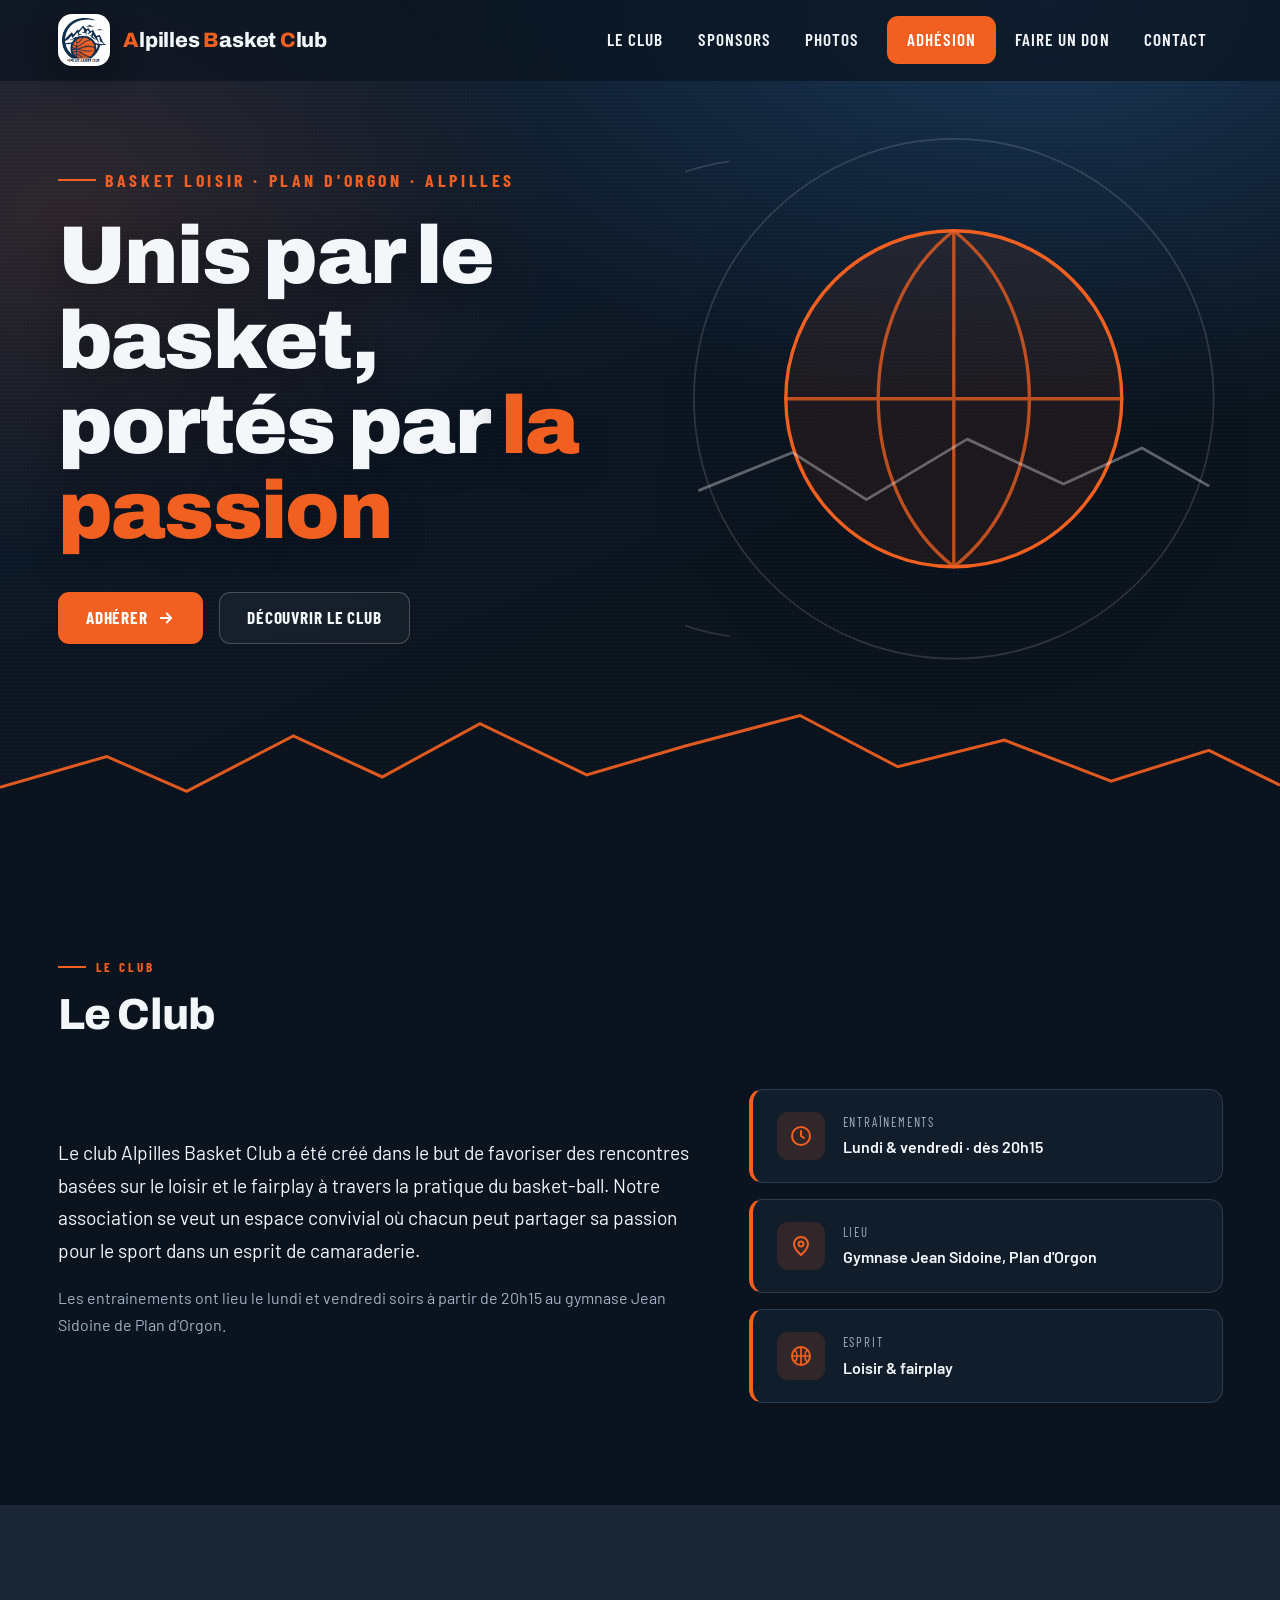
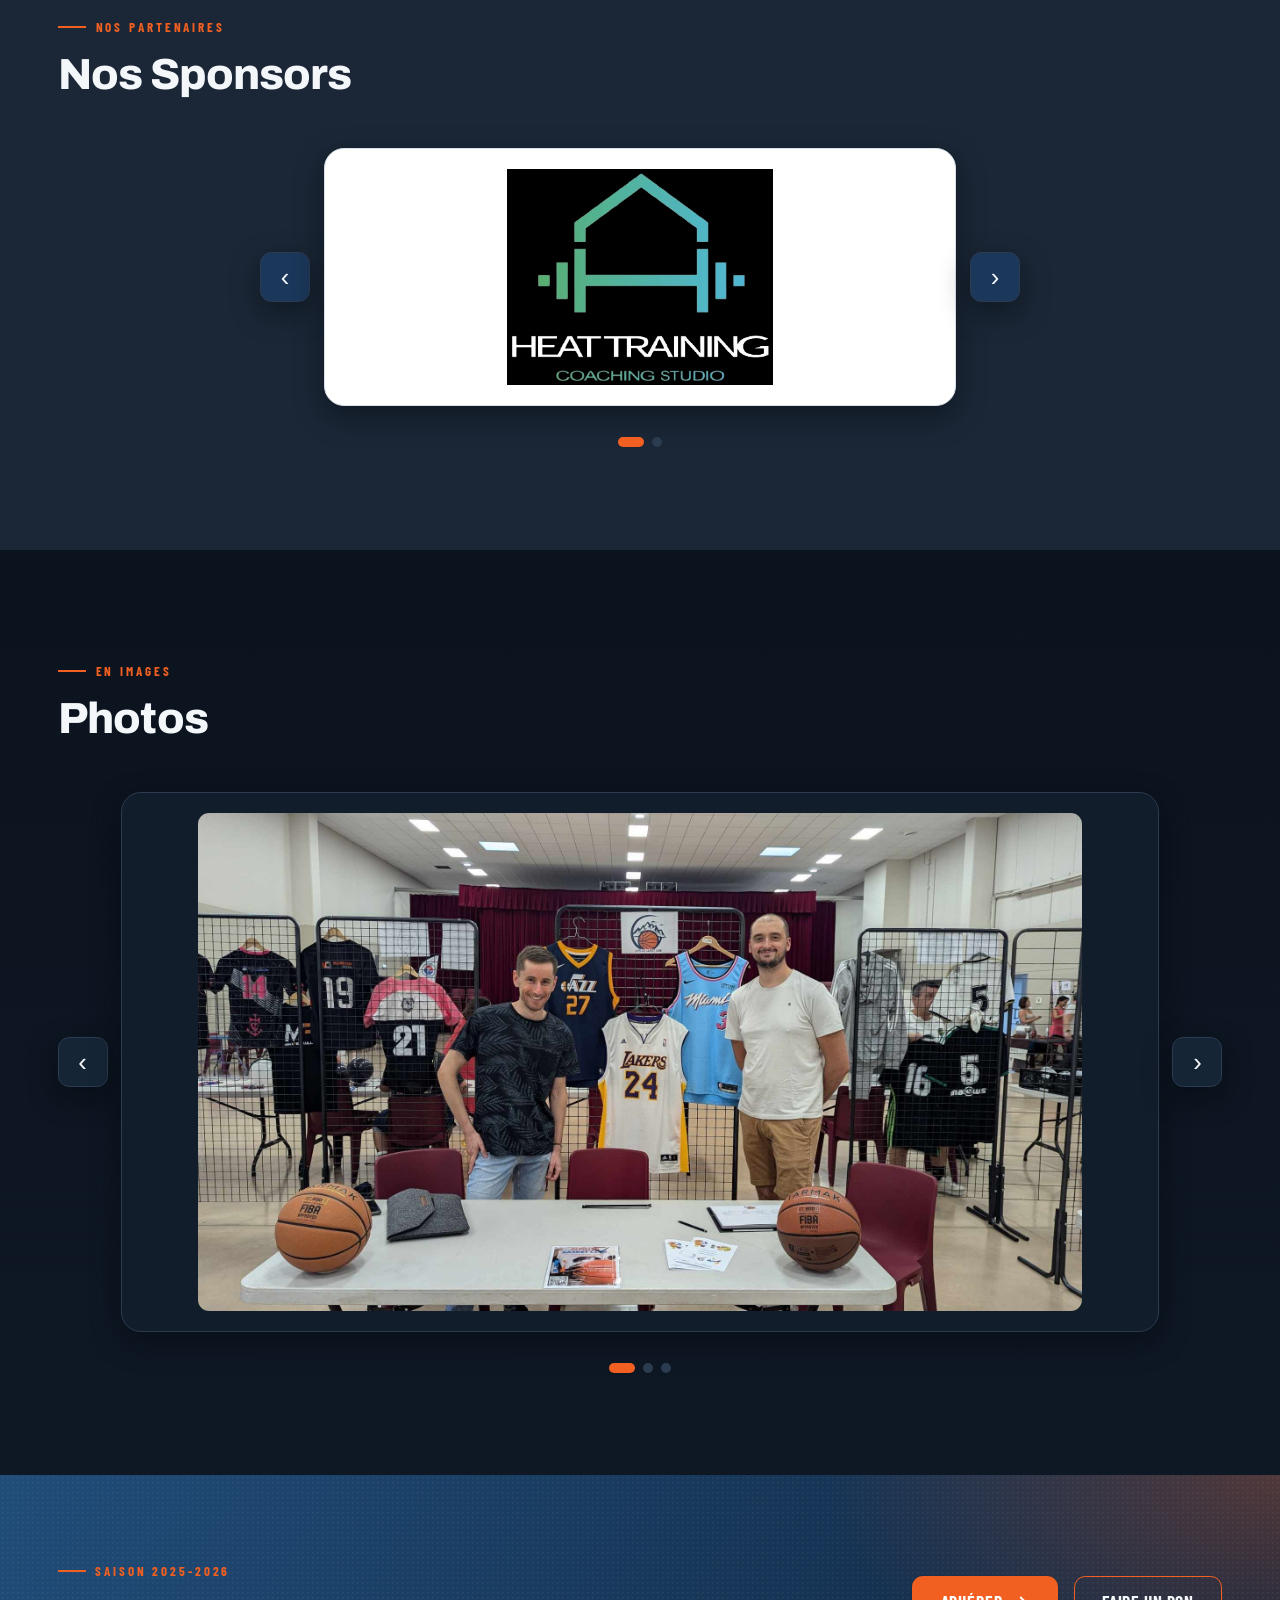
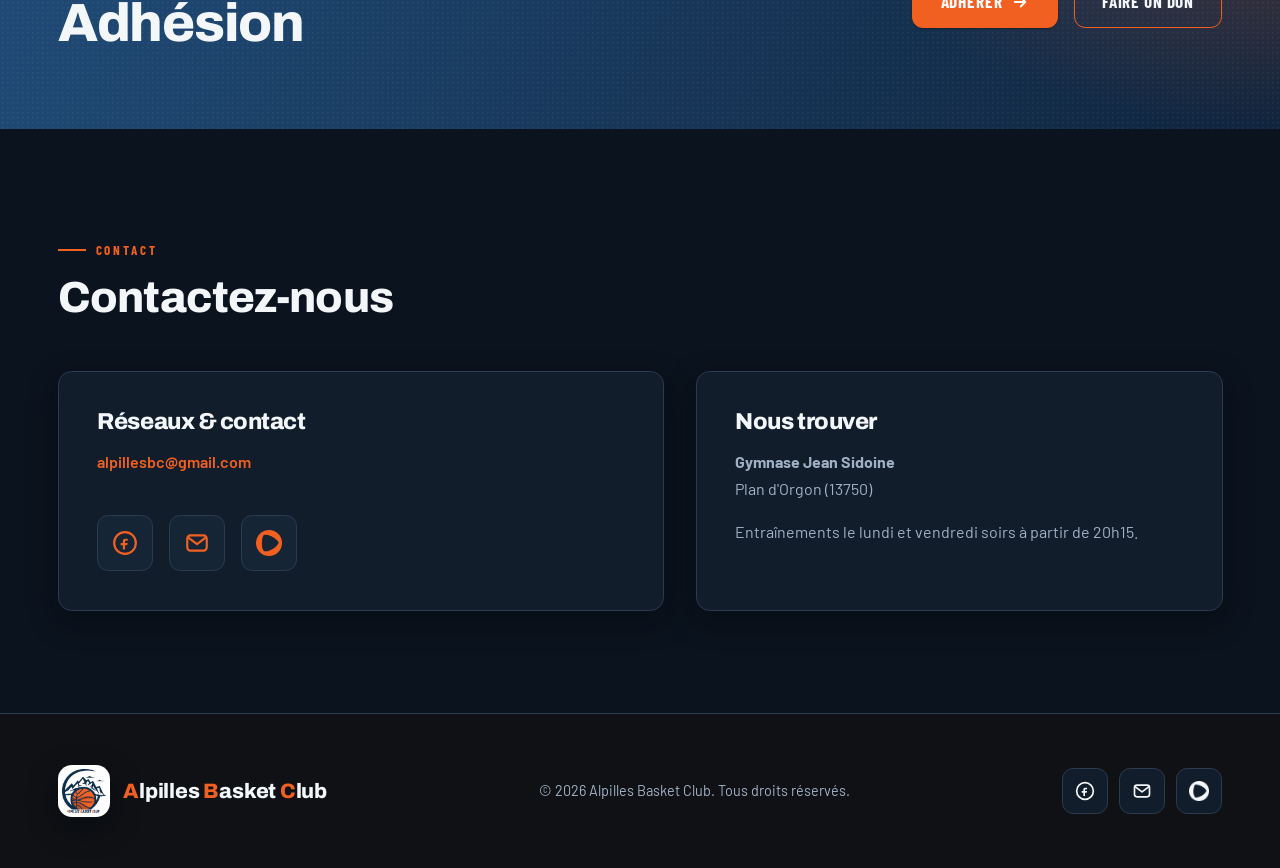
==== commit ae818f48: "Ajuste la taille de l'eyebrow du hero et l'année du copyright (2026) Co-Authored-By: Claude Opus 4.8" ====
--- a/index.html
+++ b/index.html
@@ -272,7 +272,7 @@
                 <span class="brand-logo"><img src="logo.png" alt="Logo Alpilles Basket Club"></span>
                 <span class="brand-name"><span class="ol">A</span>lpilles <span class="ol">B</span>asket <span class="ol">C</span>lub</span>
             </a>
-            <p class="footer-copy">&copy; 2025 Alpilles Basket Club. Tous droits réservés.</p>
+            <p class="footer-copy">&copy; 2026 Alpilles Basket Club. Tous droits réservés.</p>
             <div class="footer-social">
                 <a class="social-link facebook" href="https://www.facebook.com/alpillesbasketclub/" target="_blank" rel="noopener noreferrer" aria-label="Facebook - Alpilles Basket Club" title="Facebook">
                     <svg viewBox="0 0 24 24" aria-hidden="true" focusable="false">
--- a/styles.css
+++ b/styles.css
@@ -407,6 +407,8 @@
     width: 100%;
 }
 .hero-copy { max-width: 62rem; }
+.hero-eyebrow { font-size: clamp(0.95rem, 1.4vw, 1.2rem); letter-spacing: 0.2em; margin-bottom: 1.1rem; }
+.hero-eyebrow::before { width: 38px; }
 .hero-title {
     font-size: var(--fs-hero);
     font-weight: 900;
